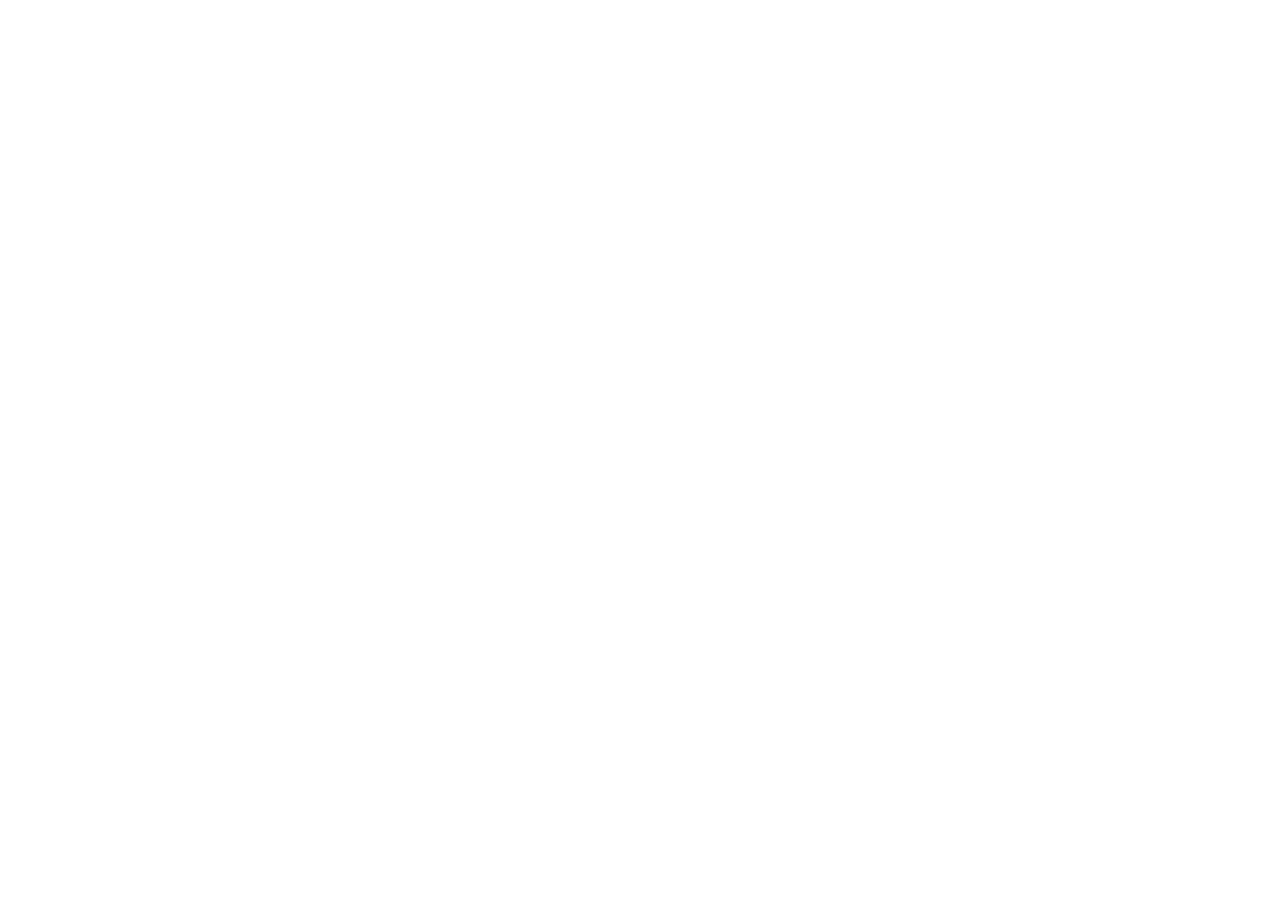
==== index.html @ 21c4ca24 "init project" ====
<!DOCTYPE html>
<html lang="en">

<head>
    <meta charset="UTF-8">
    <meta name="viewport" content="width=device-width, initial-scale=1.0">
    <title>Document</title>
</head>

<body>

</body>

</html>
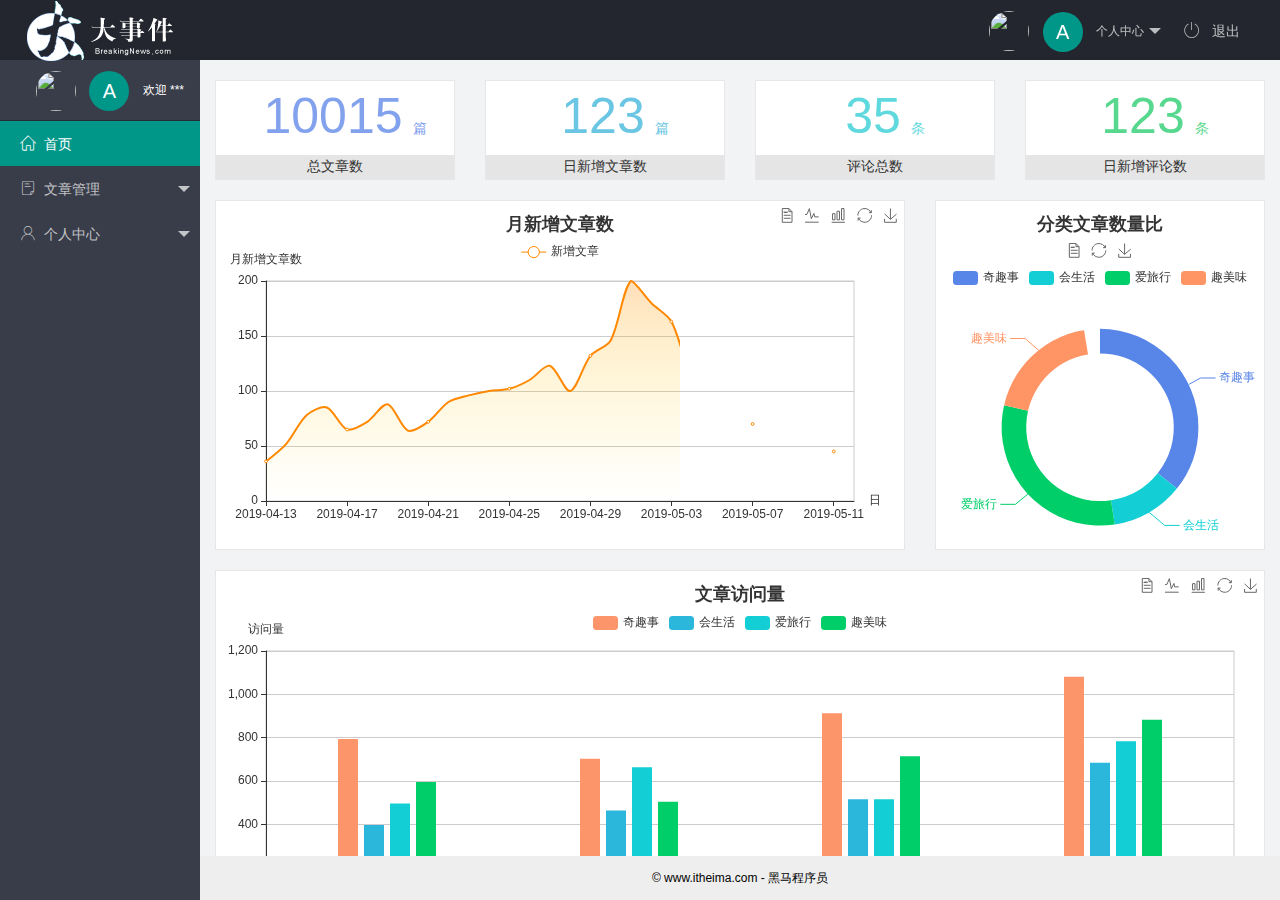
==== commit 3f66c300: "完成了主页功能的开发" ====
--- a/index.html
+++ b/index.html
@@ -4,11 +4,100 @@
 <head>
     <meta charset="UTF-8">
     <meta name="viewport" content="width=device-width, initial-scale=1.0">
-    <title>Document</title>
+    <title>Y_后台主页</title>
+
+    <!-- 导入 layui 的样式表 -->
+    <link rel="stylesheet" href="/assets/lib/layui/css/layui.css">
+
+    <!-- 导入第三方的图标库 -->
+    <link rel="stylesheet" href="/assets/fonts/iconfont.css">
+
+    <!-- 导入自己的样式表 -->
+    <link rel="stylesheet" href="/assets/css/index.css">
 </head>
 
-<body>
+<body class="layui-layout-body">
+    <div class="layui-layout layui-layout-admin">
+        <div class="layui-header">
+            <div class="layui-logo">
+                <img src="/assets/images/logo.png" alt="">
+            </div>
+            <!-- 头部区域（可配合layui已有的水平导航） -->
+            <ul class="layui-nav layui-layout-right">
+                <li class="layui-nav-item">
+                    <a href="javascript:;" class="userinfo">
+                        <img src="http://t.cn/RCzsdCq" class="layui-nav-img">
+                        <span class="text_avatar">A</span>
+                        个人中心
+                    </a>
+                    <dl class="layui-nav-child">
+                        <dd><a href="">基本资料</a></dd>
+                        <dd><a href="">更换头像</a></dd>
+                        <dd><a href="">重置密码</a></dd>
+                    </dl>
+                </li>
+                <li class="layui-nav-item">
+                    <a href="javascript:;" id="btnLogout">
+                        <span class="iconfont icon-tuichu"></span>
+                        退出
+                    </a>
+                </li>
+            </ul>
+        </div>
 
+        <div class="layui-side layui-bg-black">
+            <div class="layui-side-scroll">
+                <div href="javascript:;" class="userinfo">
+                    <img src="http://t.cn/RCzsdCq" class="layui-nav-img">
+                    <span class="text_avatar">A</span>
+                    <span id="welcome"> 欢迎 ***</span>
+                </div>
+                <!-- 左侧导航区域（可配合layui已有的垂直导航） -->
+                <ul class="layui-nav layui-nav-tree" lay-shrink="all">
+                    <li class="layui-nav-item layui-this"><a href="/home/dashboard.html" target="fm"><span
+                                class="iconfont icon-home"></span>首页</a></li>
+                    <li class="layui-nav-item">
+                        <a class="" href="javascript:;"><span class="iconfont icon-16"></span>文章管理</a>
+                        <dl class="layui-nav-child">
+                            <dd><a href="javascript:;"><i class="layui-icon layui-icon-note"></i>文章类别</a></dd>
+                            <dd><a href="javascript:;"><i class="layui-icon layui-icon-note"></i>文章列表</a></dd>
+                            <dd><a href="javascript:;"><i class="layui-icon layui-icon-note"></i>发表文章</a></dd>
+                        </dl>
+                    </li>
+                    <li class="layui-nav-item">
+                        <a href="javascript:;"><span class="iconfont icon-user"></span>个人中心</a>
+                        <dl class="layui-nav-child">
+                            <dd><a href="javascript:;"><i class="layui-icon layui-icon-app"></i>基本资料</a></dd>
+                            <dd><a href="javascript:;"><i class="layui-icon layui-icon-app"></i>更换头像</a></dd>
+                            <dd><a href="javascript:;"><i class="layui-icon layui-icon-app"></i>重置密码</a></dd>
+                        </dl>
+                    </li>
+                </ul>
+            </div>
+        </div>
+
+        <div class="layui-body">
+            <!-- 内容主体区域 -->
+            <iframe name="fm" src="/home/dashboard.html" frameborder="0"></iframe>
+        </div>
+
+        <div class="layui-footer">
+            <!-- 底部固定区域 -->
+            © www.itheima.com - 黑马程序员
+        </div>
+    </div>
+
+    <!-- 导入 laui 的js文件 -->
+    <script src="/assets/lib/layui/layui.all.js"></script>
+
+    <!-- 导入 JQuery  -->
+    <script src="/assets/lib/jquery.js"></script>
+
+    <!-- 导入自己封装的 baseAPI -->
+    <script src="/assets/js/baseAPI.js"></script>
+
+    <!-- 导入自己的 js 文件 -->
+    <script src="/assets/js/index.js"></script>
 </body>
 
 </html>--- a/assets/lib/layui/css/layui.css
+++ b/assets/lib/layui/css/layui.css
@@ -0,0 +1,2 @@
+/** layui-v2.5.5 MIT License By https://www.layui.com */
+ .layui-inline,img{display:inline-block;vertical-align:middle}h1,h2,h3,h4,h5,h6{font-weight:400}.layui-edge,.layui-header,.layui-inline,.layui-main{position:relative}.layui-body,.layui-edge,.layui-elip{overflow:hidden}.layui-btn,.layui-edge,.layui-inline,img{vertical-align:middle}.layui-btn,.layui-disabled,.layui-icon,.layui-unselect{-moz-user-select:none;-webkit-user-select:none;-ms-user-select:none}.layui-elip,.layui-form-checkbox span,.layui-form-pane .layui-form-label{text-overflow:ellipsis;white-space:nowrap}.layui-breadcrumb,.layui-tree-btnGroup{visibility:hidden}blockquote,body,button,dd,div,dl,dt,form,h1,h2,h3,h4,h5,h6,input,li,ol,p,pre,td,textarea,th,ul{margin:0;padding:0;-webkit-tap-highlight-color:rgba(0,0,0,0)}a:active,a:hover{outline:0}img{border:none}li{list-style:none}table{border-collapse:collapse;border-spacing:0}h4,h5,h6{font-size:100%}button,input,optgroup,option,select,textarea{font-family:inherit;font-size:inherit;font-style:inherit;font-weight:inherit;outline:0}pre{white-space:pre-wrap;white-space:-moz-pre-wrap;white-space:-pre-wrap;white-space:-o-pre-wrap;word-wrap:break-word}body{line-height:24px;font:14px Helvetica Neue,Helvetica,PingFang SC,Tahoma,Arial,sans-serif}hr{height:1px;margin:10px 0;border:0;clear:both}a{color:#333;text-decoration:none}a:hover{color:#777}a cite{font-style:normal;*cursor:pointer}.layui-border-box,.layui-border-box *{box-sizing:border-box}.layui-box,.layui-box *{box-sizing:content-box}.layui-clear{clear:both;*zoom:1}.layui-clear:after{content:'\20';clear:both;*zoom:1;display:block;height:0}.layui-inline{*display:inline;*zoom:1}.layui-edge{display:inline-block;width:0;height:0;border-width:6px;border-style:dashed;border-color:transparent}.layui-edge-top{top:-4px;border-bottom-color:#999;border-bottom-style:solid}.layui-edge-right{border-left-color:#999;border-left-style:solid}.layui-edge-bottom{top:2px;border-top-color:#999;border-top-style:solid}.layui-edge-left{border-right-color:#999;border-right-style:solid}.layui-disabled,.layui-disabled:hover{color:#d2d2d2!important;cursor:not-allowed!important}.layui-circle{border-radius:100%}.layui-show{display:block!important}.layui-hide{display:none!important}@font-face{font-family:layui-icon;src:url(../font/iconfont.eot?v=250);src:url(../font/iconfont.eot?v=250#iefix) format('embedded-opentype'),url(../font/iconfont.woff2?v=250) format('woff2'),url(../font/iconfont.woff?v=250) format('woff'),url(../font/iconfont.ttf?v=250) format('truetype'),url(../font/iconfont.svg?v=250#layui-icon) format('svg')}.layui-icon{font-family:layui-icon!important;font-size:16px;font-style:normal;-webkit-font-smoothing:antialiased;-moz-osx-font-smoothing:grayscale}.layui-icon-reply-fill:before{content:"\e611"}.layui-icon-set-fill:before{content:"\e614"}.layui-icon-menu-fill:before{content:"\e60f"}.layui-icon-search:before{content:"\e615"}.layui-icon-share:before{content:"\e641"}.layui-icon-set-sm:before{content:"\e620"}.layui-icon-engine:before{content:"\e628"}.layui-icon-close:before{content:"\1006"}.layui-icon-close-fill:before{content:"\1007"}.layui-icon-chart-screen:before{content:"\e629"}.layui-icon-star:before{content:"\e600"}.layui-icon-circle-dot:before{content:"\e617"}.layui-icon-chat:before{content:"\e606"}.layui-icon-release:before{content:"\e609"}.layui-icon-list:before{content:"\e60a"}.layui-icon-chart:before{content:"\e62c"}.layui-icon-ok-circle:before{content:"\1005"}.layui-icon-layim-theme:before{content:"\e61b"}.layui-icon-table:before{content:"\e62d"}.layui-icon-right:before{content:"\e602"}.layui-icon-left:before{content:"\e603"}.layui-icon-cart-simple:before{content:"\e698"}.layui-icon-face-cry:before{content:"\e69c"}.layui-icon-face-smile:before{content:"\e6af"}.layui-icon-survey:before{content:"\e6b2"}.layui-icon-tree:before{content:"\e62e"}.layui-icon-upload-circle:before{content:"\e62f"}.layui-icon-add-circle:before{content:"\e61f"}.layui-icon-download-circle:before{content:"\e601"}.layui-icon-templeate-1:before{content:"\e630"}.layui-icon-util:before{content:"\e631"}.layui-icon-face-surprised:before{content:"\e664"}.layui-icon-edit:before{content:"\e642"}.layui-icon-speaker:before{content:"\e645"}.layui-icon-down:before{content:"\e61a"}.layui-icon-file:before{content:"\e621"}.layui-icon-layouts:before{content:"\e632"}.layui-icon-rate-half:before{content:"\e6c9"}.layui-icon-add-circle-fine:before{content:"\e608"}.layui-icon-prev-circle:before{content:"\e633"}.layui-icon-read:before{content:"\e705"}.layui-icon-404:before{content:"\e61c"}.layui-icon-carousel:before{content:"\e634"}.layui-icon-help:before{content:"\e607"}.layui-icon-code-circle:before{content:"\e635"}.layui-icon-water:before{content:"\e636"}.layui-icon-username:before{content:"\e66f"}.layui-icon-find-fill:before{content:"\e670"}.layui-icon-about:before{content:"\e60b"}.layui-icon-location:before{content:"\e715"}.layui-icon-up:before{content:"\e619"}.layui-icon-pause:before{content:"\e651"}.layui-icon-date:before{content:"\e637"}.layui-icon-layim-uploadfile:before{content:"\e61d"}.layui-icon-delete:before{content:"\e640"}.layui-icon-play:before{content:"\e652"}.layui-icon-top:before{content:"\e604"}.layui-icon-friends:before{content:"\e612"}.layui-icon-refresh-3:before{content:"\e9aa"}.layui-icon-ok:before{content:"\e605"}.layui-icon-layer:before{content:"\e638"}.layui-icon-face-smile-fine:before{content:"\e60c"}.layui-icon-dollar:before{content:"\e659"}.layui-icon-group:before{content:"\e613"}.layui-icon-layim-download:before{content:"\e61e"}.layui-icon-picture-fine:before{content:"\e60d"}.layui-icon-link:before{content:"\e64c"}.layui-icon-diamond:before{content:"\e735"}.layui-icon-log:before{content:"\e60e"}.layui-icon-rate-solid:before{content:"\e67a"}.layui-icon-fonts-del:before{content:"\e64f"}.layui-icon-unlink:before{content:"\e64d"}.layui-icon-fonts-clear:before{content:"\e639"}.layui-icon-triangle-r:before{content:"\e623"}.layui-icon-circle:before{content:"\e63f"}.layui-icon-radio:before{content:"\e643"}.layui-icon-align-center:before{content:"\e647"}.layui-icon-align-right:before{content:"\e648"}.layui-icon-align-left:before{content:"\e649"}.layui-icon-loading-1:before{content:"\e63e"}.layui-icon-return:before{content:"\e65c"}.layui-icon-fonts-strong:before{content:"\e62b"}.layui-icon-upload:before{content:"\e67c"}.layui-icon-dialogue:before{content:"\e63a"}.layui-icon-video:before{content:"\e6ed"}.layui-icon-headset:before{content:"\e6fc"}.layui-icon-cellphone-fine:before{content:"\e63b"}.layui-icon-add-1:before{content:"\e654"}.layui-icon-face-smile-b:before{content:"\e650"}.layui-icon-fonts-html:before{content:"\e64b"}.layui-icon-form:before{content:"\e63c"}.layui-icon-cart:before{content:"\e657"}.layui-icon-camera-fill:before{content:"\e65d"}.layui-icon-tabs:before{content:"\e62a"}.layui-icon-fonts-code:before{content:"\e64e"}.layui-icon-fire:before{content:"\e756"}.layui-icon-set:before{content:"\e716"}.layui-icon-fonts-u:before{content:"\e646"}.layui-icon-triangle-d:before{content:"\e625"}.layui-icon-tips:before{content:"\e702"}.layui-icon-picture:before{content:"\e64a"}.layui-icon-more-vertical:before{content:"\e671"}.layui-icon-flag:before{content:"\e66c"}.layui-icon-loading:before{content:"\e63d"}.layui-icon-fonts-i:before{content:"\e644"}.layui-icon-refresh-1:before{content:"\e666"}.layui-icon-rmb:before{content:"\e65e"}.layui-icon-home:before{content:"\e68e"}.layui-icon-user:before{content:"\e770"}.layui-icon-notice:before{content:"\e667"}.layui-icon-login-weibo:before{content:"\e675"}.layui-icon-voice:before{content:"\e688"}.layui-icon-upload-drag:before{content:"\e681"}.layui-icon-login-qq:before{content:"\e676"}.layui-icon-snowflake:before{content:"\e6b1"}.layui-icon-file-b:before{content:"\e655"}.layui-icon-template:before{content:"\e663"}.layui-icon-auz:before{content:"\e672"}.layui-icon-console:before{content:"\e665"}.layui-icon-app:before{content:"\e653"}.layui-icon-prev:before{content:"\e65a"}.layui-icon-website:before{content:"\e7ae"}.layui-icon-next:before{content:"\e65b"}.layui-icon-component:before{content:"\e857"}.layui-icon-more:before{content:"\e65f"}.layui-icon-login-wechat:before{content:"\e677"}.layui-icon-shrink-right:before{content:"\e668"}.layui-icon-spread-left:before{content:"\e66b"}.layui-icon-camera:before{content:"\e660"}.layui-icon-note:before{content:"\e66e"}.layui-icon-refresh:before{content:"\e669"}.layui-icon-female:before{content:"\e661"}.layui-icon-male:before{content:"\e662"}.layui-icon-password:before{content:"\e673"}.layui-icon-senior:before{content:"\e674"}.layui-icon-theme:before{content:"\e66a"}.layui-icon-tread:before{content:"\e6c5"}.layui-icon-praise:before{content:"\e6c6"}.layui-icon-star-fill:before{content:"\e658"}.layui-icon-rate:before{content:"\e67b"}.layui-icon-template-1:before{content:"\e656"}.layui-icon-vercode:before{content:"\e679"}.layui-icon-cellphone:before{content:"\e678"}.layui-icon-screen-full:before{content:"\e622"}.layui-icon-screen-restore:before{content:"\e758"}.layui-icon-cols:before{content:"\e610"}.layui-icon-export:before{content:"\e67d"}.layui-icon-print:before{content:"\e66d"}.layui-icon-slider:before{content:"\e714"}.layui-icon-addition:before{content:"\e624"}.layui-icon-subtraction:before{content:"\e67e"}.layui-icon-service:before{content:"\e626"}.layui-icon-transfer:before{content:"\e691"}.layui-main{width:1140px;margin:0 auto}.layui-header{z-index:1000;height:60px}.layui-header a:hover{transition:all .5s;-webkit-transition:all .5s}.layui-side{position:fixed;left:0;top:0;bottom:0;z-index:999;width:200px;overflow-x:hidden}.layui-side-scroll{position:relative;width:220px;height:100%;overflow-x:hidden}.layui-body{position:absolute;left:200px;right:0;top:0;bottom:0;z-index:998;width:auto;overflow-y:auto;box-sizing:border-box}.layui-layout-body{overflow:hidden}.layui-layout-admin .layui-header{background-color:#23262E}.layui-layout-admin .layui-side{top:60px;width:200px;overflow-x:hidden}.layui-layout-admin .layui-body{position:fixed;top:60px;bottom:44px}.layui-layout-admin .layui-main{width:auto;margin:0 15px}.layui-layout-admin .layui-footer{position:fixed;left:200px;right:0;bottom:0;height:44px;line-height:44px;padding:0 15px;background-color:#eee}.layui-layout-admin .layui-logo{position:absolute;left:0;top:0;width:200px;height:100%;line-height:60px;text-align:center;color:#009688;font-size:16px}.layui-layout-admin .layui-header .layui-nav{background:0 0}.layui-layout-left{position:absolute!important;left:200px;top:0}.layui-layout-right{position:absolute!important;right:0;top:0}.layui-container{position:relative;margin:0 auto;padding:0 15px;box-sizing:border-box}.layui-fluid{position:relative;margin:0 auto;padding:0 15px}.layui-row:after,.layui-row:before{content:'';display:block;clear:both}.layui-col-lg1,.layui-col-lg10,.layui-col-lg11,.layui-col-lg12,.layui-col-lg2,.layui-col-lg3,.layui-col-lg4,.layui-col-lg5,.layui-col-lg6,.layui-col-lg7,.layui-col-lg8,.layui-col-lg9,.layui-col-md1,.layui-col-md10,.layui-col-md11,.layui-col-md12,.layui-col-md2,.layui-col-md3,.layui-col-md4,.layui-col-md5,.layui-col-md6,.layui-col-md7,.layui-col-md8,.layui-col-md9,.layui-col-sm1,.layui-col-sm10,.layui-col-sm11,.layui-col-sm12,.layui-col-sm2,.layui-col-sm3,.layui-col-sm4,.layui-col-sm5,.layui-col-sm6,.layui-col-sm7,.layui-col-sm8,.layui-col-sm9,.layui-col-xs1,.layui-col-xs10,.layui-col-xs11,.layui-col-xs12,.layui-col-xs2,.layui-col-xs3,.layui-col-xs4,.layui-col-xs5,.layui-col-xs6,.layui-col-xs7,.layui-col-xs8,.layui-col-xs9{position:relative;display:block;box-sizing:border-box}.layui-col-xs1,.layui-col-xs10,.layui-col-xs11,.layui-col-xs12,.layui-col-xs2,.layui-col-xs3,.layui-col-xs4,.layui-col-xs5,.layui-col-xs6,.layui-col-xs7,.layui-col-xs8,.layui-col-xs9{float:left}.layui-col-xs1{width:8.33333333%}.layui-col-xs2{width:16.66666667%}.layui-col-xs3{width:25%}.layui-col-xs4{width:33.33333333%}.layui-col-xs5{width:41.66666667%}.layui-col-xs6{width:50%}.layui-col-xs7{width:58.33333333%}.layui-col-xs8{width:66.66666667%}.layui-col-xs9{width:75%}.layui-col-xs10{width:83.33333333%}.layui-col-xs11{width:91.66666667%}.layui-col-xs12{width:100%}.layui-col-xs-offset1{margin-left:8.33333333%}.layui-col-xs-offset2{margin-left:16.66666667%}.layui-col-xs-offset3{margin-left:25%}.layui-col-xs-offset4{margin-left:33.33333333%}.layui-col-xs-offset5{margin-left:41.66666667%}.layui-col-xs-offset6{margin-left:50%}.layui-col-xs-offset7{margin-left:58.33333333%}.layui-col-xs-offset8{margin-left:66.66666667%}.layui-col-xs-offset9{margin-left:75%}.layui-col-xs-offset10{margin-left:83.33333333%}.layui-col-xs-offset11{margin-left:91.66666667%}.layui-col-xs-offset12{margin-left:100%}@media screen and (max-width:768px){.layui-hide-xs{display:none!important}.layui-show-xs-block{display:block!important}.layui-show-xs-inline{display:inline!important}.layui-show-xs-inline-block{display:inline-block!important}}@media screen and (min-width:768px){.layui-container{width:750px}.layui-hide-sm{display:none!important}.layui-show-sm-block{display:block!important}.layui-show-sm-inline{display:inline!important}.layui-show-sm-inline-block{display:inline-block!important}.layui-col-sm1,.layui-col-sm10,.layui-col-sm11,.layui-col-sm12,.layui-col-sm2,.layui-col-sm3,.layui-col-sm4,.layui-col-sm5,.layui-col-sm6,.layui-col-sm7,.layui-col-sm8,.layui-col-sm9{float:left}.layui-col-sm1{width:8.33333333%}.layui-col-sm2{width:16.66666667%}.layui-col-sm3{width:25%}.layui-col-sm4{width:33.33333333%}.layui-col-sm5{width:41.66666667%}.layui-col-sm6{width:50%}.layui-col-sm7{width:58.33333333%}.layui-col-sm8{width:66.66666667%}.layui-col-sm9{width:75%}.layui-col-sm10{width:83.33333333%}.layui-col-sm11{width:91.66666667%}.layui-col-sm12{width:100%}.layui-col-sm-offset1{margin-left:8.33333333%}.layui-col-sm-offset2{margin-left:16.66666667%}.layui-col-sm-offset3{margin-left:25%}.layui-col-sm-offset4{margin-left:33.33333333%}.layui-col-sm-offset5{margin-left:41.66666667%}.layui-col-sm-offset6{margin-left:50%}.layui-col-sm-offset7{margin-left:58.33333333%}.layui-col-sm-offset8{margin-left:66.66666667%}.layui-col-sm-offset9{margin-left:75%}.layui-col-sm-offset10{margin-left:83.33333333%}.layui-col-sm-offset11{margin-left:91.66666667%}.layui-col-sm-offset12{margin-left:100%}}@media screen and (min-width:992px){.layui-container{width:970px}.layui-hide-md{display:none!important}.layui-show-md-block{display:block!important}.layui-show-md-inline{display:inline!important}.layui-show-md-inline-block{display:inline-block!important}.layui-col-md1,.layui-col-md10,.layui-col-md11,.layui-col-md12,.layui-col-md2,.layui-col-md3,.layui-col-md4,.layui-col-md5,.layui-col-md6,.layui-col-md7,.layui-col-md8,.layui-col-md9{float:left}.layui-col-md1{width:8.33333333%}.layui-col-md2{width:16.66666667%}.layui-col-md3{width:25%}.layui-col-md4{width:33.33333333%}.layui-col-md5{width:41.66666667%}.layui-col-md6{width:50%}.layui-col-md7{width:58.33333333%}.layui-col-md8{width:66.66666667%}.layui-col-md9{width:75%}.layui-col-md10{width:83.33333333%}.layui-col-md11{width:91.66666667%}.layui-col-md12{width:100%}.layui-col-md-offset1{margin-left:8.33333333%}.layui-col-md-offset2{margin-left:16.66666667%}.layui-col-md-offset3{margin-left:25%}.layui-col-md-offset4{margin-left:33.33333333%}.layui-col-md-offset5{margin-left:41.66666667%}.layui-col-md-offset6{margin-left:50%}.layui-col-md-offset7{margin-left:58.33333333%}.layui-col-md-offset8{margin-left:66.66666667%}.layui-col-md-offset9{margin-left:75%}.layui-col-md-offset10{margin-left:83.33333333%}.layui-col-md-offset11{margin-left:91.66666667%}.layui-col-md-offset12{margin-left:100%}}@media screen and (min-width:1200px){.layui-container{width:1170px}.layui-hide-lg{display:none!important}.layui-show-lg-block{display:block!important}.layui-show-lg-inline{display:inline!important}.layui-show-lg-inline-block{display:inline-block!important}.layui-col-lg1,.layui-col-lg10,.layui-col-lg11,.layui-col-lg12,.layui-col-lg2,.layui-col-lg3,.layui-col-lg4,.layui-col-lg5,.layui-col-lg6,.layui-col-lg7,.layui-col-lg8,.layui-col-lg9{float:left}.layui-col-lg1{width:8.33333333%}.layui-col-lg2{width:16.66666667%}.layui-col-lg3{width:25%}.layui-col-lg4{width:33.33333333%}.layui-col-lg5{width:41.66666667%}.layui-col-lg6{width:50%}.layui-col-lg7{width:58.33333333%}.layui-col-lg8{width:66.66666667%}.layui-col-lg9{width:75%}.layui-col-lg10{width:83.33333333%}.layui-col-lg11{width:91.66666667%}.layui-col-lg12{width:100%}.layui-col-lg-offset1{margin-left:8.33333333%}.layui-col-lg-offset2{margin-left:16.66666667%}.layui-col-lg-offset3{margin-left:25%}.layui-col-lg-offset4{margin-left:33.33333333%}.layui-col-lg-offset5{margin-left:41.66666667%}.layui-col-lg-offset6{margin-left:50%}.layui-col-lg-offset7{margin-left:58.33333333%}.layui-col-lg-offset8{margin-left:66.66666667%}.layui-col-lg-offset9{margin-left:75%}.layui-col-lg-offset10{margin-left:83.33333333%}.layui-col-lg-offset11{margin-left:91.66666667%}.layui-col-lg-offset12{margin-left:100%}}.layui-col-space1{margin:-.5px}.layui-col-space1>*{padding:.5px}.layui-col-space3{margin:-1.5px}.layui-col-space3>*{padding:1.5px}.layui-col-space5{margin:-2.5px}.layui-col-space5>*{padding:2.5px}.layui-col-space8{margin:-3.5px}.layui-col-space8>*{padding:3.5px}.layui-col-space10{margin:-5px}.layui-col-space10>*{padding:5px}.layui-col-space12{margin:-6px}.layui-col-space12>*{padding:6px}.layui-col-space15{margin:-7.5px}.layui-col-space15>*{padding:7.5px}.layui-col-space18{margin:-9px}.layui-col-space18>*{padding:9px}.layui-col-space20{margin:-10px}.layui-col-space20>*{padding:10px}.layui-col-space22{margin:-11px}.layui-col-space22>*{padding:11px}.layui-col-space25{margin:-12.5px}.layui-col-space25>*{padding:12.5px}.layui-col-space30{margin:-15px}.layui-col-space30>*{padding:15px}.layui-btn,.layui-input,.layui-select,.layui-textarea,.layui-upload-button{outline:0;-webkit-appearance:none;transition:all .3s;-webkit-transition:all .3s;box-sizing:border-box}.layui-elem-quote{margin-bottom:10px;padding:15px;line-height:22px;border-left:5px solid #009688;border-radius:0 2px 2px 0;background-color:#f2f2f2}.layui-quote-nm{border-style:solid;border-width:1px 1px 1px 5px;background:0 0}.layui-elem-field{margin-bottom:10px;padding:0;border-width:1px;border-style:solid}.layui-elem-field legend{margin-left:20px;padding:0 10px;font-size:20px;font-weight:300}.layui-field-title{margin:10px 0 20px;border-width:1px 0 0}.layui-field-box{padding:10px 15px}.layui-field-title .layui-field-box{padding:10px 0}.layui-progress{position:relative;height:6px;border-radius:20px;background-color:#e2e2e2}.layui-progress-bar{position:absolute;left:0;top:0;width:0;max-width:100%;height:6px;border-radius:20px;text-align:right;background-color:#5FB878;transition:all .3s;-webkit-transition:all .3s}.layui-progress-big,.layui-progress-big .layui-progress-bar{height:18px;line-height:18px}.layui-progress-text{position:relative;top:-20px;line-height:18px;font-size:12px;color:#666}.layui-progress-big .layui-progress-text{position:static;padding:0 10px;color:#fff}.layui-collapse{border-width:1px;border-style:solid;border-radius:2px}.layui-colla-content,.layui-colla-item{border-top-width:1px;border-top-style:solid}.layui-colla-item:first-child{border-top:none}.layui-colla-title{position:relative;height:42px;line-height:42px;padding:0 15px 0 35px;color:#333;background-color:#f2f2f2;cursor:pointer;font-size:14px;overflow:hidden}.layui-colla-content{display:none;padding:10px 15px;line-height:22px;color:#666}.layui-colla-icon{position:absolute;left:15px;top:0;font-size:14px}.layui-card{margin-bottom:15px;border-radius:2px;background-color:#fff;box-shadow:0 1px 2px 0 rgba(0,0,0,.05)}.layui-card:last-child{margin-bottom:0}.layui-card-header{position:relative;height:42px;line-height:42px;padding:0 15px;border-bottom:1px solid #f6f6f6;color:#333;border-radius:2px 2px 0 0;font-size:14px}.layui-bg-black,.layui-bg-blue,.layui-bg-cyan,.layui-bg-green,.layui-bg-orange,.layui-bg-red{color:#fff!important}.layui-card-body{position:relative;padding:10px 15px;line-height:24px}.layui-card-body[pad15]{padding:15px}.layui-card-body[pad20]{padding:20px}.layui-card-body .layui-table{margin:5px 0}.layui-card .layui-tab{margin:0}.layui-panel-window{position:relative;padding:15px;border-radius:0;border-top:5px solid #E6E6E6;background-color:#fff}.layui-auxiliar-moving{position:fixed;left:0;right:0;top:0;bottom:0;width:100%;height:100%;background:0 0;z-index:9999999999}.layui-form-label,.layui-form-mid,.layui-form-select,.layui-input-block,.layui-input-inline,.layui-textarea{position:relative}.layui-bg-red{background-color:#FF5722!important}.layui-bg-orange{background-color:#FFB800!important}.layui-bg-green{background-color:#009688!important}.layui-bg-cyan{background-color:#2F4056!important}.layui-bg-blue{background-color:#1E9FFF!important}.layui-bg-black{background-color:#393D49!important}.layui-bg-gray{background-color:#eee!important;color:#666!important}.layui-badge-rim,.layui-colla-content,.layui-colla-item,.layui-collapse,.layui-elem-field,.layui-form-pane .layui-form-item[pane],.layui-form-pane .layui-form-label,.layui-input,.layui-layedit,.layui-layedit-tool,.layui-quote-nm,.layui-select,.layui-tab-bar,.layui-tab-card,.layui-tab-title,.layui-tab-title .layui-this:after,.layui-textarea{border-color:#e6e6e6}.layui-timeline-item:before,hr{background-color:#e6e6e6}.layui-text{line-height:22px;font-size:14px;color:#666}.layui-text h1,.layui-text h2,.layui-text h3{font-weight:500;color:#333}.layui-text h1{font-size:30px}.layui-text h2{font-size:24px}.layui-text h3{font-size:18px}.layui-text a:not(.layui-btn){color:#01AAED}.layui-text a:not(.layui-btn):hover{text-decoration:underline}.layui-text ul{padding:5px 0 5px 15px}.layui-text ul li{margin-top:5px;list-style-type:disc}.layui-text em,.layui-word-aux{color:#999!important;padding:0 5px!important}.layui-btn{display:inline-block;height:38px;line-height:38px;padding:0 18px;background-color:#009688;color:#fff;white-space:nowrap;text-align:center;font-size:14px;border:none;border-radius:2px;cursor:pointer}.layui-btn:hover{opacity:.8;filter:alpha(opacity=80);color:#fff}.layui-btn:active{opacity:1;filter:alpha(opacity=100)}.layui-btn+.layui-btn{margin-left:10px}.layui-btn-container{font-size:0}.layui-btn-container .layui-btn{margin-right:10px;margin-bottom:10px}.layui-btn-container .layui-btn+.layui-btn{margin-left:0}.layui-table .layui-btn-container .layui-btn{margin-bottom:9px}.layui-btn-radius{border-radius:100px}.layui-btn .layui-icon{margin-right:3px;font-size:18px;vertical-align:bottom;vertical-align:middle\9}.layui-btn-primary{border:1px solid #C9C9C9;background-color:#fff;color:#555}.layui-btn-primary:hover{border-color:#009688;color:#333}.layui-btn-normal{background-color:#1E9FFF}.layui-btn-warm{background-color:#FFB800}.layui-btn-danger{background-color:#FF5722}.layui-btn-checked{background-color:#5FB878}.layui-btn-disabled,.layui-btn-disabled:active,.layui-btn-disabled:hover{border:1px solid #e6e6e6;background-color:#FBFBFB;color:#C9C9C9;cursor:not-allowed;opacity:1}.layui-btn-lg{height:44px;line-height:44px;padding:0 25px;font-size:16px}.layui-btn-sm{height:30px;line-height:30px;padding:0 10px;font-size:12px}.layui-btn-sm i{font-size:16px!important}.layui-btn-xs{height:22px;line-height:22px;padding:0 5px;font-size:12px}.layui-btn-xs i{font-size:14px!important}.layui-btn-group{display:inline-block;vertical-align:middle;font-size:0}.layui-btn-group .layui-btn{margin-left:0!important;margin-right:0!important;border-left:1px solid rgba(255,255,255,.5);border-radius:0}.layui-btn-group .layui-btn-primary{border-left:none}.layui-btn-group .layui-btn-primary:hover{border-color:#C9C9C9;color:#009688}.layui-btn-group .layui-btn:first-child{border-left:none;border-radius:2px 0 0 2px}.layui-btn-group .layui-btn-primary:first-child{border-left:1px solid #c9c9c9}.layui-btn-group .layui-btn:last-child{border-radius:0 2px 2px 0}.layui-btn-group .layui-btn+.layui-btn{margin-left:0}.layui-btn-group+.layui-btn-group{margin-left:10px}.layui-btn-fluid{width:100%}.layui-input,.layui-select,.layui-textarea{height:38px;line-height:1.3;line-height:38px\9;border-width:1px;border-style:solid;background-color:#fff;border-radius:2px}.layui-input::-webkit-input-placeholder,.layui-select::-webkit-input-placeholder,.layui-textarea::-webkit-input-placeholder{line-height:1.3}.layui-input,.layui-textarea{display:block;width:100%;padding-left:10px}.layui-input:hover,.layui-textarea:hover{border-color:#D2D2D2!important}.layui-input:focus,.layui-textarea:focus{border-color:#C9C9C9!important}.layui-textarea{min-height:100px;height:auto;line-height:20px;padding:6px 10px;resize:vertical}.layui-select{padding:0 10px}.layui-form input[type=checkbox],.layui-form input[type=radio],.layui-form select{display:none}.layui-form [lay-ignore]{display:initial}.layui-form-item{margin-bottom:15px;clear:both;*zoom:1}.layui-form-item:after{content:'\20';clear:both;*zoom:1;display:block;height:0}.layui-form-label{float:left;display:block;padding:9px 15px;width:80px;font-weight:400;line-height:20px;text-align:right}.layui-form-label-col{display:block;float:none;padding:9px 0;line-height:20px;text-align:left}.layui-form-item .layui-inline{margin-bottom:5px;margin-right:10px}.layui-input-block{margin-left:110px;min-height:36px}.layui-input-inline{display:inline-block;vertical-align:middle}.layui-form-item .layui-input-inline{float:left;width:190px;margin-right:10px}.layui-form-text .layui-input-inline{width:auto}.layui-form-mid{float:left;display:block;padding:9px 0!important;line-height:20px;margin-right:10px}.layui-form-danger+.layui-form-select .layui-input,.layui-form-danger:focus{border-color:#FF5722!important}.layui-form-select .layui-input{padding-right:30px;cursor:pointer}.layui-form-select .layui-edge{position:absolute;right:10px;top:50%;margin-top:-3px;cursor:pointer;border-width:6px;border-top-color:#c2c2c2;border-top-style:solid;transition:all .3s;-webkit-transition:all .3s}.layui-form-select dl{display:none;position:absolute;left:0;top:42px;padding:5px 0;z-index:899;min-width:100%;border:1px solid #d2d2d2;max-height:300px;overflow-y:auto;background-color:#fff;border-radius:2px;box-shadow:0 2px 4px rgba(0,0,0,.12);box-sizing:border-box}.layui-form-select dl dd,.layui-form-select dl dt{padding:0 10px;line-height:36px;white-space:nowrap;overflow:hidden;text-overflow:ellipsis}.layui-form-select dl dt{font-size:12px;color:#999}.layui-form-select dl dd{cursor:pointer}.layui-form-select dl dd:hover{background-color:#f2f2f2;-webkit-transition:.5s all;transition:.5s all}.layui-form-select .layui-select-group dd{padding-left:20px}.layui-form-select dl dd.layui-select-tips{padding-left:10px!important;color:#999}.layui-form-select dl dd.layui-this{background-color:#5FB878;color:#fff}.layui-form-checkbox,.layui-form-select dl dd.layui-disabled{background-color:#fff}.layui-form-selected dl{display:block}.layui-form-checkbox,.layui-form-checkbox *,.layui-form-switch{display:inline-block;vertical-align:middle}.layui-form-selected .layui-edge{margin-top:-9px;-webkit-transform:rotate(180deg);transform:rotate(180deg);margin-top:-3px\9}:root .layui-form-selected .layui-edge{margin-top:-9px\0/IE9}.layui-form-selectup dl{top:auto;bottom:42px}.layui-select-none{margin:5px 0;text-align:center;color:#999}.layui-select-disabled .layui-disabled{border-color:#eee!important}.layui-select-disabled .layui-edge{border-top-color:#d2d2d2}.layui-form-checkbox{position:relative;height:30px;line-height:30px;margin-right:10px;padding-right:30px;cursor:pointer;font-size:0;-webkit-transition:.1s linear;transition:.1s linear;box-sizing:border-box}.layui-form-checkbox span{padding:0 10px;height:100%;font-size:14px;border-radius:2px 0 0 2px;background-color:#d2d2d2;color:#fff;overflow:hidden}.layui-form-checkbox:hover span{background-color:#c2c2c2}.layui-form-checkbox i{position:absolute;right:0;top:0;width:30px;height:28px;border:1px solid #d2d2d2;border-left:none;border-radius:0 2px 2px 0;color:#fff;font-size:20px;text-align:center}.layui-form-checkbox:hover i{border-color:#c2c2c2;color:#c2c2c2}.layui-form-checked,.layui-form-checked:hover{border-color:#5FB878}.layui-form-checked span,.layui-form-checked:hover span{background-color:#5FB878}.layui-form-checked i,.layui-form-checked:hover i{color:#5FB878}.layui-form-item .layui-form-checkbox{margin-top:4px}.layui-form-checkbox[lay-skin=primary]{height:auto!important;line-height:normal!important;min-width:18px;min-height:18px;border:none!important;margin-right:0;padding-left:28px;padding-right:0;background:0 0}.layui-form-checkbox[lay-skin=primary] span{padding-left:0;padding-right:15px;line-height:18px;background:0 0;color:#666}.layui-form-checkbox[lay-skin=primary] i{right:auto;left:0;width:16px;height:16px;line-height:16px;border:1px solid #d2d2d2;font-size:12px;border-radius:2px;background-color:#fff;-webkit-transition:.1s linear;transition:.1s linear}.layui-form-checkbox[lay-skin=primary]:hover i{border-color:#5FB878;color:#fff}.layui-form-checked[lay-skin=primary] i{border-color:#5FB878!important;background-color:#5FB878;color:#fff}.layui-checkbox-disbaled[lay-skin=primary] span{background:0 0!important;color:#c2c2c2}.layui-checkbox-disbaled[lay-skin=primary]:hover i{border-color:#d2d2d2}.layui-form-item .layui-form-checkbox[lay-skin=primary]{margin-top:10px}.layui-form-switch{position:relative;height:22px;line-height:22px;min-width:35px;padding:0 5px;margin-top:8px;border:1px solid #d2d2d2;border-radius:20px;cursor:pointer;background-color:#fff;-webkit-transition:.1s linear;transition:.1s linear}.layui-form-switch i{position:absolute;left:5px;top:3px;width:16px;height:16px;border-radius:20px;background-color:#d2d2d2;-webkit-transition:.1s linear;transition:.1s linear}.layui-form-switch em{position:relative;top:0;width:25px;margin-left:21px;padding:0!important;text-align:center!important;color:#999!important;font-style:normal!important;font-size:12px}.layui-form-onswitch{border-color:#5FB878;background-color:#5FB878}.layui-checkbox-disbaled,.layui-checkbox-disbaled i{border-color:#e2e2e2!important}.layui-form-onswitch i{left:100%;margin-left:-21px;background-color:#fff}.layui-form-onswitch em{margin-left:5px;margin-right:21px;color:#fff!important}.layui-checkbox-disbaled span{background-color:#e2e2e2!important}.layui-checkbox-disbaled:hover i{color:#fff!important}[lay-radio]{display:none}.layui-form-radio,.layui-form-radio *{display:inline-block;vertical-align:middle}.layui-form-radio{line-height:28px;margin:6px 10px 0 0;padding-right:10px;cursor:pointer;font-size:0}.layui-form-radio *{font-size:14px}.layui-form-radio>i{margin-right:8px;font-size:22px;color:#c2c2c2}.layui-form-radio>i:hover,.layui-form-radioed>i{color:#5FB878}.layui-radio-disbaled>i{color:#e2e2e2!important}.layui-form-pane .layui-form-label{width:110px;padding:8px 15px;height:38px;line-height:20px;border-width:1px;border-style:solid;border-radius:2px 0 0 2px;text-align:center;background-color:#FBFBFB;overflow:hidden;box-sizing:border-box}.layui-form-pane .layui-input-inline{margin-left:-1px}.layui-form-pane .layui-input-block{margin-left:110px;left:-1px}.layui-form-pane .layui-input{border-radius:0 2px 2px 0}.layui-form-pane .layui-form-text .layui-form-label{float:none;width:100%;border-radius:2px;box-sizing:border-box;text-align:left}.layui-form-pane .layui-form-text .layui-input-inline{display:block;margin:0;top:-1px;clear:both}.layui-form-pane .layui-form-text .layui-input-block{margin:0;left:0;top:-1px}.layui-form-pane .layui-form-text .layui-textarea{min-height:100px;border-radius:0 0 2px 2px}.layui-form-pane .layui-form-checkbox{margin:4px 0 4px 10px}.layui-form-pane .layui-form-radio,.layui-form-pane .layui-form-switch{margin-top:6px;margin-left:10px}.layui-form-pane .layui-form-item[pane]{position:relative;border-width:1px;border-style:solid}.layui-form-pane .layui-form-item[pane] .layui-form-label{position:absolute;left:0;top:0;height:100%;border-width:0 1px 0 0}.layui-form-pane .layui-form-item[pane] .layui-input-inline{margin-left:110px}@media screen and (max-width:450px){.layui-form-item .layui-form-label{text-overflow:ellipsis;overflow:hidden;white-space:nowrap}.layui-form-item .layui-inline{display:block;margin-right:0;margin-bottom:20px;clear:both}.layui-form-item .layui-inline:after{content:'\20';clear:both;display:block;height:0}.layui-form-item .layui-input-inline{display:block;float:none;left:-3px;width:auto;margin:0 0 10px 112px}.layui-form-item .layui-input-inline+.layui-form-mid{margin-left:110px;top:-5px;padding:0}.layui-form-item .layui-form-checkbox{margin-right:5px;margin-bottom:5px}}.layui-layedit{border-width:1px;border-style:solid;border-radius:2px}.layui-layedit-tool{padding:3px 5px;border-bottom-width:1px;border-bottom-style:solid;font-size:0}.layedit-tool-fixed{position:fixed;top:0;border-top:1px solid #e2e2e2}.layui-layedit-tool .layedit-tool-mid,.layui-layedit-tool .layui-icon{display:inline-block;vertical-align:middle;text-align:center;font-size:14px}.layui-layedit-tool .layui-icon{position:relative;width:32px;height:30px;line-height:30px;margin:3px 5px;color:#777;cursor:pointer;border-radius:2px}.layui-layedit-tool .layui-icon:hover{color:#393D49}.layui-layedit-tool .layui-icon:active{color:#000}.layui-layedit-tool .layedit-tool-active{background-color:#e2e2e2;color:#000}.layui-layedit-tool .layui-disabled,.layui-layedit-tool .layui-disabled:hover{color:#d2d2d2;cursor:not-allowed}.layui-layedit-tool .layedit-tool-mid{width:1px;height:18px;margin:0 10px;background-color:#d2d2d2}.layedit-tool-html{width:50px!important;font-size:30px!important}.layedit-tool-b,.layedit-tool-code,.layedit-tool-help{font-size:16px!important}.layedit-tool-d,.layedit-tool-face,.layedit-tool-image,.layedit-tool-unlink{font-size:18px!important}.layedit-tool-image input{position:absolute;font-size:0;left:0;top:0;width:100%;height:100%;opacity:.01;filter:Alpha(opacity=1);cursor:pointer}.layui-layedit-iframe iframe{display:block;width:100%}#LAY_layedit_code{overflow:hidden}.layui-laypage{display:inline-block;*display:inline;*zoom:1;vertical-align:middle;margin:10px 0;font-size:0}.layui-laypage>a:first-child,.layui-laypage>a:first-child em{border-radius:2px 0 0 2px}.layui-laypage>a:last-child,.layui-laypage>a:last-child em{border-radius:0 2px 2px 0}.layui-laypage>:first-child{margin-left:0!important}.layui-laypage>:last-child{margin-right:0!important}.layui-laypage a,.layui-laypage button,.layui-laypage input,.layui-laypage select,.layui-laypage span{border:1px solid #e2e2e2}.layui-laypage a,.layui-laypage span{display:inline-block;*display:inline;*zoom:1;vertical-align:middle;padding:0 15px;height:28px;line-height:28px;margin:0 -1px 5px 0;background-color:#fff;color:#333;font-size:12px}.layui-flow-more a *,.layui-laypage input,.layui-table-view select[lay-ignore]{display:inline-block}.layui-laypage a:hover{color:#009688}.layui-laypage em{font-style:normal}.layui-laypage .layui-laypage-spr{color:#999;font-weight:700}.layui-laypage a{text-decoration:none}.layui-laypage .layui-laypage-curr{position:relative}.layui-laypage .layui-laypage-curr em{position:relative;color:#fff}.layui-laypage .layui-laypage-curr .layui-laypage-em{position:absolute;left:-1px;top:-1px;padding:1px;width:100%;height:100%;background-color:#009688}.layui-laypage-em{border-radius:2px}.layui-laypage-next em,.layui-laypage-prev em{font-family:Sim sun;font-size:16px}.layui-laypage .layui-laypage-count,.layui-laypage .layui-laypage-limits,.layui-laypage .layui-laypage-refresh,.layui-laypage .layui-laypage-skip{margin-left:10px;margin-right:10px;padding:0;border:none}.layui-laypage .layui-laypage-limits,.layui-laypage .layui-laypage-refresh{vertical-align:top}.layui-laypage .layui-laypage-refresh i{font-size:18px;cursor:pointer}.layui-laypage select{height:22px;padding:3px;border-radius:2px;cursor:pointer}.layui-laypage .layui-laypage-skip{height:30px;line-height:30px;color:#999}.layui-laypage button,.layui-laypage input{height:30px;line-height:30px;border-radius:2px;vertical-align:top;background-color:#fff;box-sizing:border-box}.layui-laypage input{width:40px;margin:0 10px;padding:0 3px;text-align:center}.layui-laypage input:focus,.layui-laypage select:focus{border-color:#009688!important}.layui-laypage button{margin-left:10px;padding:0 10px;cursor:pointer}.layui-table,.layui-table-view{margin:10px 0}.layui-flow-more{margin:10px 0;text-align:center;color:#999;font-size:14px}.layui-flow-more a{height:32px;line-height:32px}.layui-flow-more a *{vertical-align:top}.layui-flow-more a cite{padding:0 20px;border-radius:3px;background-color:#eee;color:#333;font-style:normal}.layui-flow-more a cite:hover{opacity:.8}.layui-flow-more a i{font-size:30px;color:#737383}.layui-table{width:100%;background-color:#fff;color:#666}.layui-table tr{transition:all .3s;-webkit-transition:all .3s}.layui-table th{text-align:left;font-weight:400}.layui-table tbody tr:hover,.layui-table thead tr,.layui-table-click,.layui-table-header,.layui-table-hover,.layui-table-mend,.layui-table-patch,.layui-table-tool,.layui-table-total,.layui-table-total tr,.layui-table[lay-even] tr:nth-child(even){background-color:#f2f2f2}.layui-table td,.layui-table th,.layui-table-col-set,.layui-table-fixed-r,.layui-table-grid-down,.layui-table-header,.layui-table-page,.layui-table-tips-main,.layui-table-tool,.layui-table-total,.layui-table-view,.layui-table[lay-skin=line],.layui-table[lay-skin=row]{border-width:1px;border-style:solid;border-color:#e6e6e6}.layui-table td,.layui-table th{position:relative;padding:9px 15px;min-height:20px;line-height:20px;font-size:14px}.layui-table[lay-skin=line] td,.layui-table[lay-skin=line] th{border-width:0 0 1px}.layui-table[lay-skin=row] td,.layui-table[lay-skin=row] th{border-width:0 1px 0 0}.layui-table[lay-skin=nob] td,.layui-table[lay-skin=nob] th{border:none}.layui-table img{max-width:100px}.layui-table[lay-size=lg] td,.layui-table[lay-size=lg] th{padding:15px 30px}.layui-table-view .layui-table[lay-size=lg] .layui-table-cell{height:40px;line-height:40px}.layui-table[lay-size=sm] td,.layui-table[lay-size=sm] th{font-size:12px;padding:5px 10px}.layui-table-view .layui-table[lay-size=sm] .layui-table-cell{height:20px;line-height:20px}.layui-table[lay-data]{display:none}.layui-table-box{position:relative;overflow:hidden}.layui-table-view .layui-table{position:relative;width:auto;margin:0}.layui-table-view .layui-table[lay-skin=line]{border-width:0 1px 0 0}.layui-table-view .layui-table[lay-skin=row]{border-width:0 0 1px}.layui-table-view .layui-table td,.layui-table-view .layui-table th{padding:5px 0;border-top:none;border-left:none}.layui-table-view .layui-table th.layui-unselect .layui-table-cell span{cursor:pointer}.layui-table-view .layui-table td{cursor:default}.layui-table-view .layui-table td[data-edit=text]{cursor:text}.layui-table-view .layui-form-checkbox[lay-skin=primary] i{width:18px;height:18px}.layui-table-view .layui-form-radio{line-height:0;padding:0}.layui-table-view .layui-form-radio>i{margin:0;font-size:20px}.layui-table-init{position:absolute;left:0;top:0;width:100%;height:100%;text-align:center;z-index:110}.layui-table-init .layui-icon{position:absolute;left:50%;top:50%;margin:-15px 0 0 -15px;font-size:30px;color:#c2c2c2}.layui-table-header{border-width:0 0 1px;overflow:hidden}.layui-table-header .layui-table{margin-bottom:-1px}.layui-table-tool .layui-inline[lay-event]{position:relative;width:26px;height:26px;padding:5px;line-height:16px;margin-right:10px;text-align:center;color:#333;border:1px solid #ccc;cursor:pointer;-webkit-transition:.5s all;transition:.5s all}.layui-table-tool .layui-inline[lay-event]:hover{border:1px solid #999}.layui-table-tool-temp{padding-right:120px}.layui-table-tool-self{position:absolute;right:17px;top:10px}.layui-table-tool .layui-table-tool-self .layui-inline[lay-event]{margin:0 0 0 10px}.layui-table-tool-panel{position:absolute;top:29px;left:-1px;padding:5px 0;min-width:150px;min-height:40px;border:1px solid #d2d2d2;text-align:left;overflow-y:auto;background-color:#fff;box-shadow:0 2px 4px rgba(0,0,0,.12)}.layui-table-cell,.layui-table-tool-panel li{overflow:hidden;text-overflow:ellipsis;white-space:nowrap}.layui-table-tool-panel li{padding:0 10px;line-height:30px;-webkit-transition:.5s all;transition:.5s all}.layui-table-tool-panel li .layui-form-checkbox[lay-skin=primary]{width:100%;padding-left:28px}.layui-table-tool-panel li:hover{background-color:#f2f2f2}.layui-table-tool-panel li .layui-form-checkbox[lay-skin=primary] i{position:absolute;left:0;top:0}.layui-table-tool-panel li .layui-form-checkbox[lay-skin=primary] span{padding:0}.layui-table-tool .layui-table-tool-self .layui-table-tool-panel{left:auto;right:-1px}.layui-table-col-set{position:absolute;right:0;top:0;width:20px;height:100%;border-width:0 0 0 1px;background-color:#fff}.layui-table-sort{width:10px;height:20px;margin-left:5px;cursor:pointer!important}.layui-table-sort .layui-edge{position:absolute;left:5px;border-width:5px}.layui-table-sort .layui-table-sort-asc{top:3px;border-top:none;border-bottom-style:solid;border-bottom-color:#b2b2b2}.layui-table-sort .layui-table-sort-asc:hover{border-bottom-color:#666}.layui-table-sort .layui-table-sort-desc{bottom:5px;border-bottom:none;border-top-style:solid;border-top-color:#b2b2b2}.layui-table-sort .layui-table-sort-desc:hover{border-top-color:#666}.layui-table-sort[lay-sort=asc] .layui-table-sort-asc{border-bottom-color:#000}.layui-table-sort[lay-sort=desc] .layui-table-sort-desc{border-top-color:#000}.layui-table-cell{height:28px;line-height:28px;padding:0 15px;position:relative;box-sizing:border-box}.layui-table-cell .layui-form-checkbox[lay-skin=primary]{top:-1px;padding:0}.layui-table-cell .layui-table-link{color:#01AAED}.laytable-cell-checkbox,.laytable-cell-numbers,.laytable-cell-radio,.laytable-cell-space{padding:0;text-align:center}.layui-table-body{position:relative;overflow:auto;margin-right:-1px;margin-bottom:-1px}.layui-table-body .layui-none{line-height:26px;padding:15px;text-align:center;color:#999}.layui-table-fixed{position:absolute;left:0;top:0;z-index:101}.layui-table-fixed .layui-table-body{overflow:hidden}.layui-table-fixed-l{box-shadow:0 -1px 8px rgba(0,0,0,.08)}.layui-table-fixed-r{left:auto;right:-1px;border-width:0 0 0 1px;box-shadow:-1px 0 8px rgba(0,0,0,.08)}.layui-table-fixed-r .layui-table-header{position:relative;overflow:visible}.layui-table-mend{position:absolute;right:-49px;top:0;height:100%;width:50px}.layui-table-tool{position:relative;z-index:890;width:100%;min-height:50px;line-height:30px;padding:10px 15px;border-width:0 0 1px}.layui-table-tool .layui-btn-container{margin-bottom:-10px}.layui-table-page,.layui-table-total{border-width:1px 0 0;margin-bottom:-1px;overflow:hidden}.layui-table-page{position:relative;width:100%;padding:7px 7px 0;height:41px;font-size:12px;white-space:nowrap}.layui-table-page>div{height:26px}.layui-table-page .layui-laypage{margin:0}.layui-table-page .layui-laypage a,.layui-table-page .layui-laypage span{height:26px;line-height:26px;margin-bottom:10px;border:none;background:0 0}.layui-table-page .layui-laypage a,.layui-table-page .layui-laypage span.layui-laypage-curr{padding:0 12px}.layui-table-page .layui-laypage span{margin-left:0;padding:0}.layui-table-page .layui-laypage .layui-laypage-prev{margin-left:-7px!important}.layui-table-page .layui-laypage .layui-laypage-curr .layui-laypage-em{left:0;top:0;padding:0}.layui-table-page .layui-laypage button,.layui-table-page .layui-laypage input{height:26px;line-height:26px}.layui-table-page .layui-laypage input{width:40px}.layui-table-page .layui-laypage button{padding:0 10px}.layui-table-page select{height:18px}.layui-table-patch .layui-table-cell{padding:0;width:30px}.layui-table-edit{position:absolute;left:0;top:0;width:100%;height:100%;padding:0 14px 1px;border-radius:0;box-shadow:1px 1px 20px rgba(0,0,0,.15)}.layui-table-edit:focus{border-color:#5FB878!important}select.layui-table-edit{padding:0 0 0 10px;border-color:#C9C9C9}.layui-table-view .layui-form-checkbox,.layui-table-view .layui-form-radio,.layui-table-view .layui-form-switch{top:0;margin:0;box-sizing:content-box}.layui-table-view .layui-form-checkbox{top:-1px;height:26px;line-height:26px}.layui-table-view .layui-form-checkbox i{height:26px}.layui-table-grid .layui-table-cell{overflow:visible}.layui-table-grid-down{position:absolute;top:0;right:0;width:26px;height:100%;padding:5px 0;border-width:0 0 0 1px;text-align:center;background-color:#fff;color:#999;cursor:pointer}.layui-table-grid-down .layui-icon{position:absolute;top:50%;left:50%;margin:-8px 0 0 -8px}.layui-table-grid-down:hover{background-color:#fbfbfb}body .layui-table-tips .layui-layer-content{background:0 0;padding:0;box-shadow:0 1px 6px rgba(0,0,0,.12)}.layui-table-tips-main{margin:-44px 0 0 -1px;max-height:150px;padding:8px 15px;font-size:14px;overflow-y:scroll;background-color:#fff;color:#666}.layui-table-tips-c{position:absolute;right:-3px;top:-13px;width:20px;height:20px;padding:3px;cursor:pointer;background-color:#666;border-radius:50%;color:#fff}.layui-table-tips-c:hover{background-color:#777}.layui-table-tips-c:before{position:relative;right:-2px}.layui-upload-file{display:none!important;opacity:.01;filter:Alpha(opacity=1)}.layui-upload-drag,.layui-upload-form,.layui-upload-wrap{display:inline-block}.layui-upload-list{margin:10px 0}.layui-upload-choose{padding:0 10px;color:#999}.layui-upload-drag{position:relative;padding:30px;border:1px dashed #e2e2e2;background-color:#fff;text-align:center;cursor:pointer;color:#999}.layui-upload-drag .layui-icon{font-size:50px;color:#009688}.layui-upload-drag[lay-over]{border-color:#009688}.layui-upload-iframe{position:absolute;width:0;height:0;border:0;visibility:hidden}.layui-upload-wrap{position:relative;vertical-align:middle}.layui-upload-wrap .layui-upload-file{display:block!important;position:absolute;left:0;top:0;z-index:10;font-size:100px;width:100%;height:100%;opacity:.01;filter:Alpha(opacity=1);cursor:pointer}.layui-transfer-active,.layui-transfer-box{display:inline-block;vertical-align:middle}.layui-transfer-box,.layui-transfer-header,.layui-transfer-search{border-width:0;border-style:solid;border-color:#e6e6e6}.layui-transfer-box{position:relative;border-width:1px;width:200px;height:360px;border-radius:2px;background-color:#fff}.layui-transfer-box .layui-form-checkbox{width:100%;margin:0!important}.layui-transfer-header{height:38px;line-height:38px;padding:0 10px;border-bottom-width:1px}.layui-transfer-search{position:relative;padding:10px;border-bottom-width:1px}.layui-transfer-search .layui-input{height:32px;padding-left:30px;font-size:12px}.layui-transfer-search .layui-icon-search{position:absolute;left:20px;top:50%;margin-top:-8px;color:#666}.layui-transfer-active{margin:0 15px}.layui-transfer-active .layui-btn{display:block;margin:0;padding:0 15px;background-color:#5FB878;border-color:#5FB878;color:#fff}.layui-transfer-active .layui-btn-disabled{background-color:#FBFBFB;border-color:#e6e6e6;color:#C9C9C9}.layui-transfer-active .layui-btn:first-child{margin-bottom:15px}.layui-transfer-active .layui-btn .layui-icon{margin:0;font-size:14px!important}.layui-transfer-data{padding:5px 0;overflow:auto}.layui-transfer-data li{height:32px;line-height:32px;padding:0 10px}.layui-transfer-data li:hover{background-color:#f2f2f2;transition:.5s all}.layui-transfer-data .layui-none{padding:15px 10px;text-align:center;color:#999}.layui-nav{position:relative;padding:0 20px;background-color:#393D49;color:#fff;border-radius:2px;font-size:0;box-sizing:border-box}.layui-nav *{font-size:14px}.layui-nav .layui-nav-item{position:relative;display:inline-block;*display:inline;*zoom:1;vertical-align:middle;line-height:60px}.layui-nav .layui-nav-item a{display:block;padding:0 20px;color:#fff;color:rgba(255,255,255,.7);transition:all .3s;-webkit-transition:all .3s}.layui-nav .layui-this:after,.layui-nav-bar,.layui-nav-tree .layui-nav-itemed:after{position:absolute;left:0;top:0;width:0;height:5px;background-color:#5FB878;transition:all .2s;-webkit-transition:all .2s}.layui-nav-bar{z-index:1000}.layui-nav .layui-nav-item a:hover,.layui-nav .layui-this a{color:#fff}.layui-nav .layui-this:after{content:'';top:auto;bottom:0;width:100%}.layui-nav-img{width:30px;height:30px;margin-right:10px;border-radius:50%}.layui-nav .layui-nav-more{content:'';width:0;height:0;border-style:solid dashed dashed;border-color:#fff transparent transparent;overflow:hidden;cursor:pointer;transition:all .2s;-webkit-transition:all .2s;position:absolute;top:50%;right:3px;margin-top:-3px;border-width:6px;border-top-color:rgba(255,255,255,.7)}.layui-nav .layui-nav-mored,.layui-nav-itemed>a .layui-nav-more{margin-top:-9px;border-style:dashed dashed solid;border-color:transparent transparent #fff}.layui-nav-child{display:none;position:absolute;left:0;top:65px;min-width:100%;line-height:36px;padding:5px 0;box-shadow:0 2px 4px rgba(0,0,0,.12);border:1px solid #d2d2d2;background-color:#fff;z-index:100;border-radius:2px;white-space:nowrap}.layui-nav .layui-nav-child a{color:#333}.layui-nav .layui-nav-child a:hover{background-color:#f2f2f2;color:#000}.layui-nav-child dd{position:relative}.layui-nav .layui-nav-child dd.layui-this a,.layui-nav-child dd.layui-this{background-color:#5FB878;color:#fff}.layui-nav-child dd.layui-this:after{display:none}.layui-nav-tree{width:200px;padding:0}.layui-nav-tree .layui-nav-item{display:block;width:100%;line-height:45px}.layui-nav-tree .layui-nav-item a{position:relative;height:45px;line-height:45px;text-overflow:ellipsis;overflow:hidden;white-space:nowrap}.layui-nav-tree .layui-nav-item a:hover{background-color:#4E5465}.layui-nav-tree .layui-nav-bar{width:5px;height:0;background-color:#009688}.layui-nav-tree .layui-nav-child dd.layui-this,.layui-nav-tree .layui-nav-child dd.layui-this a,.layui-nav-tree .layui-this,.layui-nav-tree .layui-this>a,.layui-nav-tree .layui-this>a:hover{background-color:#009688;color:#fff}.layui-nav-tree .layui-this:after{display:none}.layui-nav-itemed>a,.layui-nav-tree .layui-nav-title a,.layui-nav-tree .layui-nav-title a:hover{color:#fff!important}.layui-nav-tree .layui-nav-child{position:relative;z-index:0;top:0;border:none;box-shadow:none}.layui-nav-tree .layui-nav-child a{height:40px;line-height:40px;color:#fff;color:rgba(255,255,255,.7)}.layui-nav-tree .layui-nav-child,.layui-nav-tree .layui-nav-child a:hover{background:0 0;color:#fff}.layui-nav-tree .layui-nav-more{right:10px}.layui-nav-itemed>.layui-nav-child{display:block;padding:0;background-color:rgba(0,0,0,.3)!important}.layui-nav-itemed>.layui-nav-child>.layui-this>.layui-nav-child{display:block}.layui-nav-side{position:fixed;top:0;bottom:0;left:0;overflow-x:hidden;z-index:999}.layui-bg-blue .layui-nav-bar,.layui-bg-blue .layui-nav-itemed:after,.layui-bg-blue .layui-this:after{background-color:#93D1FF}.layui-bg-blue .layui-nav-child dd.layui-this{background-color:#1E9FFF}.layui-bg-blue .layui-nav-itemed>a,.layui-nav-tree.layui-bg-blue .layui-nav-title a,.layui-nav-tree.layui-bg-blue .layui-nav-title a:hover{background-color:#007DDB!important}.layui-breadcrumb{font-size:0}.layui-breadcrumb>*{font-size:14px}.layui-breadcrumb a{color:#999!important}.layui-breadcrumb a:hover{color:#5FB878!important}.layui-breadcrumb a cite{color:#666;font-style:normal}.layui-breadcrumb span[lay-separator]{margin:0 10px;color:#999}.layui-tab{margin:10px 0;text-align:left!important}.layui-tab[overflow]>.layui-tab-title{overflow:hidden}.layui-tab-title{position:relative;left:0;height:40px;white-space:nowrap;font-size:0;border-bottom-width:1px;border-bottom-style:solid;transition:all .2s;-webkit-transition:all .2s}.layui-tab-title li{display:inline-block;*display:inline;*zoom:1;vertical-align:middle;font-size:14px;transition:all .2s;-webkit-transition:all .2s;position:relative;line-height:40px;min-width:65px;padding:0 15px;text-align:center;cursor:pointer}.layui-tab-title li a{display:block}.layui-tab-title .layui-this{color:#000}.layui-tab-title .layui-this:after{position:absolute;left:0;top:0;content:'';width:100%;height:41px;border-width:1px;border-style:solid;border-bottom-color:#fff;border-radius:2px 2px 0 0;box-sizing:border-box;pointer-events:none}.layui-tab-bar{position:absolute;right:0;top:0;z-index:10;width:30px;height:39px;line-height:39px;border-width:1px;border-style:solid;border-radius:2px;text-align:center;background-color:#fff;cursor:pointer}.layui-tab-bar .layui-icon{position:relative;display:inline-block;top:3px;transition:all .3s;-webkit-transition:all .3s}.layui-tab-item{display:none}.layui-tab-more{padding-right:30px;height:auto!important;white-space:normal!important}.layui-tab-more li.layui-this:after{border-bottom-color:#e2e2e2;border-radius:2px}.layui-tab-more .layui-tab-bar .layui-icon{top:-2px;top:3px\9;-webkit-transform:rotate(180deg);transform:rotate(180deg)}:root .layui-tab-more .layui-tab-bar .layui-icon{top:-2px\0/IE9}.layui-tab-content{padding:10px}.layui-tab-title li .layui-tab-close{position:relative;display:inline-block;width:18px;height:18px;line-height:20px;margin-left:8px;top:1px;text-align:center;font-size:14px;color:#c2c2c2;transition:all .2s;-webkit-transition:all .2s}.layui-tab-title li .layui-tab-close:hover{border-radius:2px;background-color:#FF5722;color:#fff}.layui-tab-brief>.layui-tab-title .layui-this{color:#009688}.layui-tab-brief>.layui-tab-more li.layui-this:after,.layui-tab-brief>.layui-tab-title .layui-this:after{border:none;border-radius:0;border-bottom:2px solid #5FB878}.layui-tab-brief[overflow]>.layui-tab-title .layui-this:after{top:-1px}.layui-tab-card{border-width:1px;border-style:solid;border-radius:2px;box-shadow:0 2px 5px 0 rgba(0,0,0,.1)}.layui-tab-card>.layui-tab-title{background-color:#f2f2f2}.layui-tab-card>.layui-tab-title li{margin-right:-1px;margin-left:-1px}.layui-tab-card>.layui-tab-title .layui-this{background-color:#fff}.layui-tab-card>.layui-tab-title .layui-this:after{border-top:none;border-width:1px;border-bottom-color:#fff}.layui-tab-card>.layui-tab-title .layui-tab-bar{height:40px;line-height:40px;border-radius:0;border-top:none;border-right:none}.layui-tab-card>.layui-tab-more .layui-this{background:0 0;color:#5FB878}.layui-tab-card>.layui-tab-more .layui-this:after{border:none}.layui-timeline{padding-left:5px}.layui-timeline-item{position:relative;padding-bottom:20px}.layui-timeline-axis{position:absolute;left:-5px;top:0;z-index:10;width:20px;height:20px;line-height:20px;background-color:#fff;color:#5FB878;border-radius:50%;text-align:center;cursor:pointer}.layui-timeline-axis:hover{color:#FF5722}.layui-timeline-item:before{content:'';position:absolute;left:5px;top:0;z-index:0;width:1px;height:100%}.layui-timeline-item:last-child:before{display:none}.layui-timeline-item:first-child:before{display:block}.layui-timeline-content{padding-left:25px}.layui-timeline-title{position:relative;margin-bottom:10px}.layui-badge,.layui-badge-dot,.layui-badge-rim{position:relative;display:inline-block;padding:0 6px;font-size:12px;text-align:center;background-color:#FF5722;color:#fff;border-radius:2px}.layui-badge{height:18px;line-height:18px}.layui-badge-dot{width:8px;height:8px;padding:0;border-radius:50%}.layui-badge-rim{height:18px;line-height:18px;border-width:1px;border-style:solid;background-color:#fff;color:#666}.layui-btn .layui-badge,.layui-btn .layui-badge-dot{margin-left:5px}.layui-nav .layui-badge,.layui-nav .layui-badge-dot{position:absolute;top:50%;margin:-8px 6px 0}.layui-tab-title .layui-badge,.layui-tab-title .layui-badge-dot{left:5px;top:-2px}.layui-carousel{position:relative;left:0;top:0;background-color:#f8f8f8}.layui-carousel>[carousel-item]{position:relative;width:100%;height:100%;overflow:hidden}.layui-carousel>[carousel-item]:before{position:absolute;content:'\e63d';left:50%;top:50%;width:100px;line-height:20px;margin:-10px 0 0 -50px;text-align:center;color:#c2c2c2;font-family:layui-icon!important;font-size:30px;font-style:normal;-webkit-font-smoothing:antialiased;-moz-osx-font-smoothing:grayscale}.layui-carousel>[carousel-item]>*{display:none;position:absolute;left:0;top:0;width:100%;height:100%;background-color:#f8f8f8;transition-duration:.3s;-webkit-transition-duration:.3s}.layui-carousel-updown>*{-webkit-transition:.3s ease-in-out up;transition:.3s ease-in-out up}.layui-carousel-arrow{display:none\9;opacity:0;position:absolute;left:10px;top:50%;margin-top:-18px;width:36px;height:36px;line-height:36px;text-align:center;font-size:20px;border:0;border-radius:50%;background-color:rgba(0,0,0,.2);color:#fff;-webkit-transition-duration:.3s;transition-duration:.3s;cursor:pointer}.layui-carousel-arrow[lay-type=add]{left:auto!important;right:10px}.layui-carousel:hover .layui-carousel-arrow[lay-type=add],.layui-carousel[lay-arrow=always] .layui-carousel-arrow[lay-type=add]{right:20px}.layui-carousel[lay-arrow=always] .layui-carousel-arrow{opacity:1;left:20px}.layui-carousel[lay-arrow=none] .layui-carousel-arrow{display:none}.layui-carousel-arrow:hover,.layui-carousel-ind ul:hover{background-color:rgba(0,0,0,.35)}.layui-carousel:hover .layui-carousel-arrow{display:block\9;opacity:1;left:20px}.layui-carousel-ind{position:relative;top:-35px;width:100%;line-height:0!important;text-align:center;font-size:0}.layui-carousel[lay-indicator=outside]{margin-bottom:30px}.layui-carousel[lay-indicator=outside] .layui-carousel-ind{top:10px}.layui-carousel[lay-indicator=outside] .layui-carousel-ind ul{background-color:rgba(0,0,0,.5)}.layui-carousel[lay-indicator=none] .layui-carousel-ind{display:none}.layui-carousel-ind ul{display:inline-block;padding:5px;background-color:rgba(0,0,0,.2);border-radius:10px;-webkit-transition-duration:.3s;transition-duration:.3s}.layui-carousel-ind li{display:inline-block;width:10px;height:10px;margin:0 3px;font-size:14px;background-color:#e2e2e2;background-color:rgba(255,255,255,.5);border-radius:50%;cursor:pointer;-webkit-transition-duration:.3s;transition-duration:.3s}.layui-carousel-ind li:hover{background-color:rgba(255,255,255,.7)}.layui-carousel-ind li.layui-this{background-color:#fff}.layui-carousel>[carousel-item]>.layui-carousel-next,.layui-carousel>[carousel-item]>.layui-carousel-prev,.layui-carousel>[carousel-item]>.layui-this{display:block}.layui-carousel>[carousel-item]>.layui-this{left:0}.layui-carousel>[carousel-item]>.layui-carousel-prev{left:-100%}.layui-carousel>[carousel-item]>.layui-carousel-next{left:100%}.layui-carousel>[carousel-item]>.layui-carousel-next.layui-carousel-left,.layui-carousel>[carousel-item]>.layui-carousel-prev.layui-carousel-right{left:0}.layui-carousel>[carousel-item]>.layui-this.layui-carousel-left{left:-100%}.layui-carousel>[carousel-item]>.layui-this.layui-carousel-right{left:100%}.layui-carousel[lay-anim=updown] .layui-carousel-arrow{left:50%!important;top:20px;margin:0 0 0 -18px}.layui-carousel[lay-anim=updown]>[carousel-item]>*,.layui-carousel[lay-anim=fade]>[carousel-item]>*{left:0!important}.layui-carousel[lay-anim=updown] .layui-carousel-arrow[lay-type=add]{top:auto!important;bottom:20px}.layui-carousel[lay-anim=updown] .layui-carousel-ind{position:absolute;top:50%;right:20px;width:auto;height:auto}.layui-carousel[lay-anim=updown] .layui-carousel-ind ul{padding:3px 5px}.layui-carousel[lay-anim=updown] .layui-carousel-ind li{display:block;margin:6px 0}.layui-carousel[lay-anim=updown]>[carousel-item]>.layui-this{top:0}.layui-carousel[lay-anim=updown]>[carousel-item]>.layui-carousel-prev{top:-100%}.layui-carousel[lay-anim=updown]>[carousel-item]>.layui-carousel-next{top:100%}.layui-carousel[lay-anim=updown]>[carousel-item]>.layui-carousel-next.layui-carousel-left,.layui-carousel[lay-anim=updown]>[carousel-item]>.layui-carousel-prev.layui-carousel-right{top:0}.layui-carousel[lay-anim=updown]>[carousel-item]>.layui-this.layui-carousel-left{top:-100%}.layui-carousel[lay-anim=updown]>[carousel-item]>.layui-this.layui-carousel-right{top:100%}.layui-carousel[lay-anim=fade]>[carousel-item]>.layui-carousel-next,.layui-carousel[lay-anim=fade]>[carousel-item]>.layui-carousel-prev{opacity:0}.layui-carousel[lay-anim=fade]>[carousel-item]>.layui-carousel-next.layui-carousel-left,.layui-carousel[lay-anim=fade]>[carousel-item]>.layui-carousel-prev.layui-carousel-right{opacity:1}.layui-carousel[lay-anim=fade]>[carousel-item]>.layui-this.layui-carousel-left,.layui-carousel[lay-anim=fade]>[carousel-item]>.layui-this.layui-carousel-right{opacity:0}.layui-fixbar{position:fixed;right:15px;bottom:15px;z-index:999999}.layui-fixbar li{width:50px;height:50px;line-height:50px;margin-bottom:1px;text-align:center;cursor:pointer;font-size:30px;background-color:#9F9F9F;color:#fff;border-radius:2px;opacity:.95}.layui-fixbar li:hover{opacity:.85}.layui-fixbar li:active{opacity:1}.layui-fixbar .layui-fixbar-top{display:none;font-size:40px}body .layui-util-face{border:none;background:0 0}body .layui-util-face .layui-layer-content{padding:0;background-color:#fff;color:#666;box-shadow:none}.layui-util-face .layui-layer-TipsG{display:none}.layui-util-face ul{position:relative;width:372px;padding:10px;border:1px solid #D9D9D9;background-color:#fff;box-shadow:0 0 20px rgba(0,0,0,.2)}.layui-util-face ul li{cursor:pointer;float:left;border:1px solid #e8e8e8;height:22px;width:26px;overflow:hidden;margin:-1px 0 0 -1px;padding:4px 2px;text-align:center}.layui-util-face ul li:hover{position:relative;z-index:2;border:1px solid #eb7350;background:#fff9ec}.layui-code{position:relative;margin:10px 0;padding:15px;line-height:20px;border:1px solid #ddd;border-left-width:6px;background-color:#F2F2F2;color:#333;font-family:Courier New;font-size:12px}.layui-rate,.layui-rate *{display:inline-block;vertical-align:middle}.layui-rate{padding:10px 5px 10px 0;font-size:0}.layui-rate li i.layui-icon{font-size:20px;color:#FFB800;margin-right:5px;transition:all .3s;-webkit-transition:all .3s}.layui-rate li i:hover{cursor:pointer;transform:scale(1.12);-webkit-transform:scale(1.12)}.layui-rate[readonly] li i:hover{cursor:default;transform:scale(1)}.layui-colorpicker{width:26px;height:26px;border:1px solid #e6e6e6;padding:5px;border-radius:2px;line-height:24px;display:inline-block;cursor:pointer;transition:all .3s;-webkit-transition:all .3s}.layui-colorpicker:hover{border-color:#d2d2d2}.layui-colorpicker.layui-colorpicker-lg{width:34px;height:34px;line-height:32px}.layui-colorpicker.layui-colorpicker-sm{width:24px;height:24px;line-height:22px}.layui-colorpicker.layui-colorpicker-xs{width:22px;height:22px;line-height:20px}.layui-colorpicker-trigger-bgcolor{display:block;background:url([data-uri]);border-radius:2px}.layui-colorpicker-trigger-span{display:block;height:100%;box-sizing:border-box;border:1px solid rgba(0,0,0,.15);border-radius:2px;text-align:center}.layui-colorpicker-trigger-i{display:inline-block;color:#FFF;font-size:12px}.layui-colorpicker-trigger-i.layui-icon-close{color:#999}.layui-colorpicker-main{position:absolute;z-index:66666666;width:280px;padding:7px;background:#FFF;border:1px solid #d2d2d2;border-radius:2px;box-shadow:0 2px 4px rgba(0,0,0,.12)}.layui-colorpicker-main-wrapper{height:180px;position:relative}.layui-colorpicker-basis{width:260px;height:100%;position:relative}.layui-colorpicker-basis-white{width:100%;height:100%;position:absolute;top:0;left:0;background:linear-gradient(90deg,#FFF,hsla(0,0%,100%,0))}.layui-colorpicker-basis-black{width:100%;height:100%;position:absolute;top:0;left:0;background:linear-gradient(0deg,#000,transparent)}.layui-colorpicker-basis-cursor{width:10px;height:10px;border:1px solid #FFF;border-radius:50%;position:absolute;top:-3px;right:-3px;cursor:pointer}.layui-colorpicker-side{position:absolute;top:0;right:0;width:12px;height:100%;background:linear-gradient(red,#FF0,#0F0,#0FF,#00F,#F0F,red)}.layui-colorpicker-side-slider{width:100%;height:5px;box-shadow:0 0 1px #888;box-sizing:border-box;background:#FFF;border-radius:1px;border:1px solid #f0f0f0;cursor:pointer;position:absolute;left:0}.layui-colorpicker-main-alpha{display:none;height:12px;margin-top:7px;background:url([data-uri])}.layui-colorpicker-alpha-bgcolor{height:100%;position:relative}.layui-colorpicker-alpha-slider{width:5px;height:100%;box-shadow:0 0 1px #888;box-sizing:border-box;background:#FFF;border-radius:1px;border:1px solid #f0f0f0;cursor:pointer;position:absolute;top:0}.layui-colorpicker-main-pre{padding-top:7px;font-size:0}.layui-colorpicker-pre{width:20px;height:20px;border-radius:2px;display:inline-block;margin-left:6px;margin-bottom:7px;cursor:pointer}.layui-colorpicker-pre:nth-child(11n+1){margin-left:0}.layui-colorpicker-pre-isalpha{background:url([data-uri])}.layui-colorpicker-pre.layui-this{box-shadow:0 0 3px 2px rgba(0,0,0,.15)}.layui-colorpicker-pre>div{height:100%;border-radius:2px}.layui-colorpicker-main-input{text-align:right;padding-top:7px}.layui-colorpicker-main-input .layui-btn-container .layui-btn{margin:0 0 0 10px}.layui-colorpicker-main-input div.layui-inline{float:left;margin-right:10px;font-size:14px}.layui-colorpicker-main-input input.layui-input{width:150px;height:30px;color:#666}.layui-slider{height:4px;background:#e2e2e2;border-radius:3px;position:relative;cursor:pointer}.layui-slider-bar{border-radius:3px;position:absolute;height:100%}.layui-slider-step{position:absolute;top:0;width:4px;height:4px;border-radius:50%;background:#FFF;-webkit-transform:translateX(-50%);transform:translateX(-50%)}.layui-slider-wrap{width:36px;height:36px;position:absolute;top:-16px;-webkit-transform:translateX(-50%);transform:translateX(-50%);z-index:10;text-align:center}.layui-slider-wrap-btn{width:12px;height:12px;border-radius:50%;background:#FFF;display:inline-block;vertical-align:middle;cursor:pointer;transition:.3s}.layui-slider-wrap:after{content:"";height:100%;display:inline-block;vertical-align:middle}.layui-slider-wrap-btn.layui-slider-hover,.layui-slider-wrap-btn:hover{transform:scale(1.2)}.layui-slider-wrap-btn.layui-disabled:hover{transform:scale(1)!important}.layui-slider-tips{position:absolute;top:-42px;z-index:66666666;white-space:nowrap;display:none;-webkit-transform:translateX(-50%);transform:translateX(-50%);color:#FFF;background:#000;border-radius:3px;height:25px;line-height:25px;padding:0 10px}.layui-slider-tips:after{content:'';position:absolute;bottom:-12px;left:50%;margin-left:-6px;width:0;height:0;border-width:6px;border-style:solid;border-color:#000 transparent transparent}.layui-slider-input{width:70px;height:32px;border:1px solid #e6e6e6;border-radius:3px;font-size:16px;line-height:32px;position:absolute;right:0;top:-15px}.layui-slider-input-btn{display:none;position:absolute;top:0;right:0;width:20px;height:100%;border-left:1px solid #d2d2d2}.layui-slider-input-btn i{cursor:pointer;position:absolute;right:0;bottom:0;width:20px;height:50%;font-size:12px;line-height:16px;text-align:center;color:#999}.layui-slider-input-btn i:first-child{top:0;border-bottom:1px solid #d2d2d2}.layui-slider-input-txt{height:100%;font-size:14px}.layui-slider-input-txt input{height:100%;border:none}.layui-slider-input-btn i:hover{color:#009688}.layui-slider-vertical{width:4px;margin-left:34px}.layui-slider-vertical .layui-slider-bar{width:4px}.layui-slider-vertical .layui-slider-step{top:auto;left:0;-webkit-transform:translateY(50%);transform:translateY(50%)}.layui-slider-vertical .layui-slider-wrap{top:auto;left:-16px;-webkit-transform:translateY(50%);transform:translateY(50%)}.layui-slider-vertical .layui-slider-tips{top:auto;left:2px}@media \0screen{.layui-slider-wrap-btn{margin-left:-20px}.layui-slider-vertical .layui-slider-wrap-btn{margin-left:0;margin-bottom:-20px}.layui-slider-vertical .layui-slider-tips{margin-left:-8px}.layui-slider>span{margin-left:8px}}.layui-tree{line-height:22px}.layui-tree .layui-form-checkbox{margin:0!important}.layui-tree-set{width:100%;position:relative}.layui-tree-pack{display:none;padding-left:20px;position:relative}.layui-tree-iconClick,.layui-tree-main{display:inline-block;vertical-align:middle}.layui-tree-line .layui-tree-pack{padding-left:27px}.layui-tree-line .layui-tree-set .layui-tree-set:after{content:'';position:absolute;top:14px;left:-9px;width:17px;height:0;border-top:1px dotted #c0c4cc}.layui-tree-entry{position:relative;padding:3px 0;height:20px;white-space:nowrap}.layui-tree-entry:hover{background-color:#eee}.layui-tree-line .layui-tree-entry:hover{background-color:rgba(0,0,0,0)}.layui-tree-line .layui-tree-entry:hover .layui-tree-txt{color:#999;text-decoration:underline;transition:.3s}.layui-tree-main{cursor:pointer;padding-right:10px}.layui-tree-line .layui-tree-set:before{content:'';position:absolute;top:0;left:-9px;width:0;height:100%;border-left:1px dotted #c0c4cc}.layui-tree-line .layui-tree-set.layui-tree-setLineShort:before{height:13px}.layui-tree-line .layui-tree-set.layui-tree-setHide:before{height:0}.layui-tree-iconClick{position:relative;height:20px;line-height:20px;margin:0 10px;color:#c0c4cc}.layui-tree-icon{height:12px;line-height:12px;width:12px;text-align:center;border:1px solid #c0c4cc}.layui-tree-iconClick .layui-icon{font-size:18px}.layui-tree-icon .layui-icon{font-size:12px;color:#666}.layui-tree-iconArrow{padding:0 5px}.layui-tree-iconArrow:after{content:'';position:absolute;left:4px;top:3px;z-index:100;width:0;height:0;border-width:5px;border-style:solid;border-color:transparent transparent transparent #c0c4cc;transition:.5s}.layui-tree-btnGroup,.layui-tree-editInput{position:relative;vertical-align:middle;display:inline-block}.layui-tree-spread>.layui-tree-entry>.layui-tree-iconClick>.layui-tree-iconArrow:after{transform:rotate(90deg) translate(3px,4px)}.layui-tree-txt{display:inline-block;vertical-align:middle;color:#555}.layui-tree-search{margin-bottom:15px;color:#666}.layui-tree-btnGroup .layui-icon{display:inline-block;vertical-align:middle;padding:0 2px;cursor:pointer}.layui-tree-btnGroup .layui-icon:hover{color:#999;transition:.3s}.layui-tree-entry:hover .layui-tree-btnGroup{visibility:visible}.layui-tree-editInput{height:20px;line-height:20px;padding:0 3px;border:none;background-color:rgba(0,0,0,.05)}.layui-tree-emptyText{text-align:center;color:#999}.layui-anim{-webkit-animation-duration:.3s;animation-duration:.3s;-webkit-animation-fill-mode:both;animation-fill-mode:both}.layui-anim.layui-icon{display:inline-block}.layui-anim-loop{-webkit-animation-iteration-count:infinite;animation-iteration-count:infinite}.layui-trans,.layui-trans a{transition:all .3s;-webkit-transition:all .3s}@-webkit-keyframes layui-rotate{from{-webkit-transform:rotate(0)}to{-webkit-transform:rotate(360deg)}}@keyframes layui-rotate{from{transform:rotate(0)}to{transform:rotate(360deg)}}.layui-anim-rotate{-webkit-animation-name:layui-rotate;animation-name:layui-rotate;-webkit-animation-duration:1s;animation-duration:1s;-webkit-animation-timing-function:linear;animation-timing-function:linear}@-webkit-keyframes layui-up{from{-webkit-transform:translate3d(0,100%,0);opacity:.3}to{-webkit-transform:translate3d(0,0,0);opacity:1}}@keyframes layui-up{from{transform:translate3d(0,100%,0);opacity:.3}to{transform:translate3d(0,0,0);opacity:1}}.layui-anim-up{-webkit-animation-name:layui-up;animation-name:layui-up}@-webkit-keyframes layui-upbit{from{-webkit-transform:translate3d(0,30px,0);opacity:.3}to{-webkit-transform:translate3d(0,0,0);opacity:1}}@keyframes layui-upbit{from{transform:translate3d(0,30px,0);opacity:.3}to{transform:translate3d(0,0,0);opacity:1}}.layui-anim-upbit{-webkit-animation-name:layui-upbit;animation-name:layui-upbit}@-webkit-keyframes layui-scale{0%{opacity:.3;-webkit-transform:scale(.5)}100%{opacity:1;-webkit-transform:scale(1)}}@keyframes layui-scale{0%{opacity:.3;-ms-transform:scale(.5);transform:scale(.5)}100%{opacity:1;-ms-transform:scale(1);transform:scale(1)}}.layui-anim-scale{-webkit-animation-name:layui-scale;animation-name:layui-scale}@-webkit-keyframes layui-scale-spring{0%{opacity:.5;-webkit-transform:scale(.5)}80%{opacity:.8;-webkit-transform:scale(1.1)}100%{opacity:1;-webkit-transform:scale(1)}}@keyframes layui-scale-spring{0%{opacity:.5;transform:scale(.5)}80%{opacity:.8;transform:scale(1.1)}100%{opacity:1;transform:scale(1)}}.layui-anim-scaleSpring{-webkit-animation-name:layui-scale-spring;animation-name:layui-scale-spring}@-webkit-keyframes layui-fadein{0%{opacity:0}100%{opacity:1}}@keyframes layui-fadein{0%{opacity:0}100%{opacity:1}}.layui-anim-fadein{-webkit-animation-name:layui-fadein;animation-name:layui-fadein}@-webkit-keyframes layui-fadeout{0%{opacity:1}100%{opacity:0}}@keyframes layui-fadeout{0%{opacity:1}100%{opacity:0}}.layui-anim-fadeout{-webkit-animation-name:layui-fadeout;animation-name:layui-fadeout}--- a/assets/fonts/iconfont.css
+++ b/assets/fonts/iconfont.css
@@ -0,0 +1,37 @@
+@font-face {font-family: "iconfont";
+  src: url('iconfont.eot?t=1576139966484'); /* IE9 */
+  src: url('iconfont.eot?t=1576139966484#iefix') format('embedded-opentype'), /* IE6-IE8 */
+  url('[data-uri]') format('woff2'),
+  url('iconfont.woff?t=1576139966484') format('woff'),
+  url('iconfont.ttf?t=1576139966484') format('truetype'), /* chrome, firefox, opera, Safari, Android, iOS 4.2+ */
+  url('iconfont.svg?t=1576139966484#iconfont') format('svg'); /* iOS 4.1- */
+}
+
+.iconfont {
+  font-family: "iconfont" !important;
+  font-size: 16px;
+  font-style: normal;
+  -webkit-font-smoothing: antialiased;
+  -moz-osx-font-smoothing: grayscale;
+}
+
+.icon-home:before {
+  content: "\e6a9";
+}
+
+.icon-user:before {
+  content: "\e614";
+}
+
+.icon-pinglun:before {
+  content: "\e616";
+}
+
+.icon-tuichu:before {
+  content: "\e865";
+}
+
+.icon-16:before {
+  content: "\e615";
+}
+
--- a/assets/css/index.css
+++ b/assets/css/index.css
@@ -0,0 +1,58 @@
+.layui-footer {
+    text-align: center;
+    font-size: 12px;
+}
+
+.iconfont {
+    margin-right: 8px;
+}
+
+.layui-icon {
+    margin-right: 8px;
+    margin-left: 20px;
+}
+
+iframe {
+    width: 100%;
+    height: 100%;
+}
+
+.layui-body {
+    overflow: hidden;
+}
+
+a {
+    transition: none !important;
+}
+
+.userinfo {
+    height: 60px;
+    line-height: 60px;
+    text-align: center;
+    font-size: 12px;
+    user-select: none;
+}
+
+.layui-side-scroll .userinfo {
+    border-bottom: 1px solid #282b33;
+}
+
+.layui-nav-img {
+    width: 40px;
+    height: 40px;
+}
+
+.text_avatar {
+    display: inline-block;
+    width: 40px;
+    height: 40px;
+    border-radius: 50%;
+    text-align: center;
+    line-height: 40px;
+    background-color: #009688;
+    font-size: 20px;
+    color: #fff;
+    position: relative;
+    top: 4px;
+    margin-right: 10px;
+}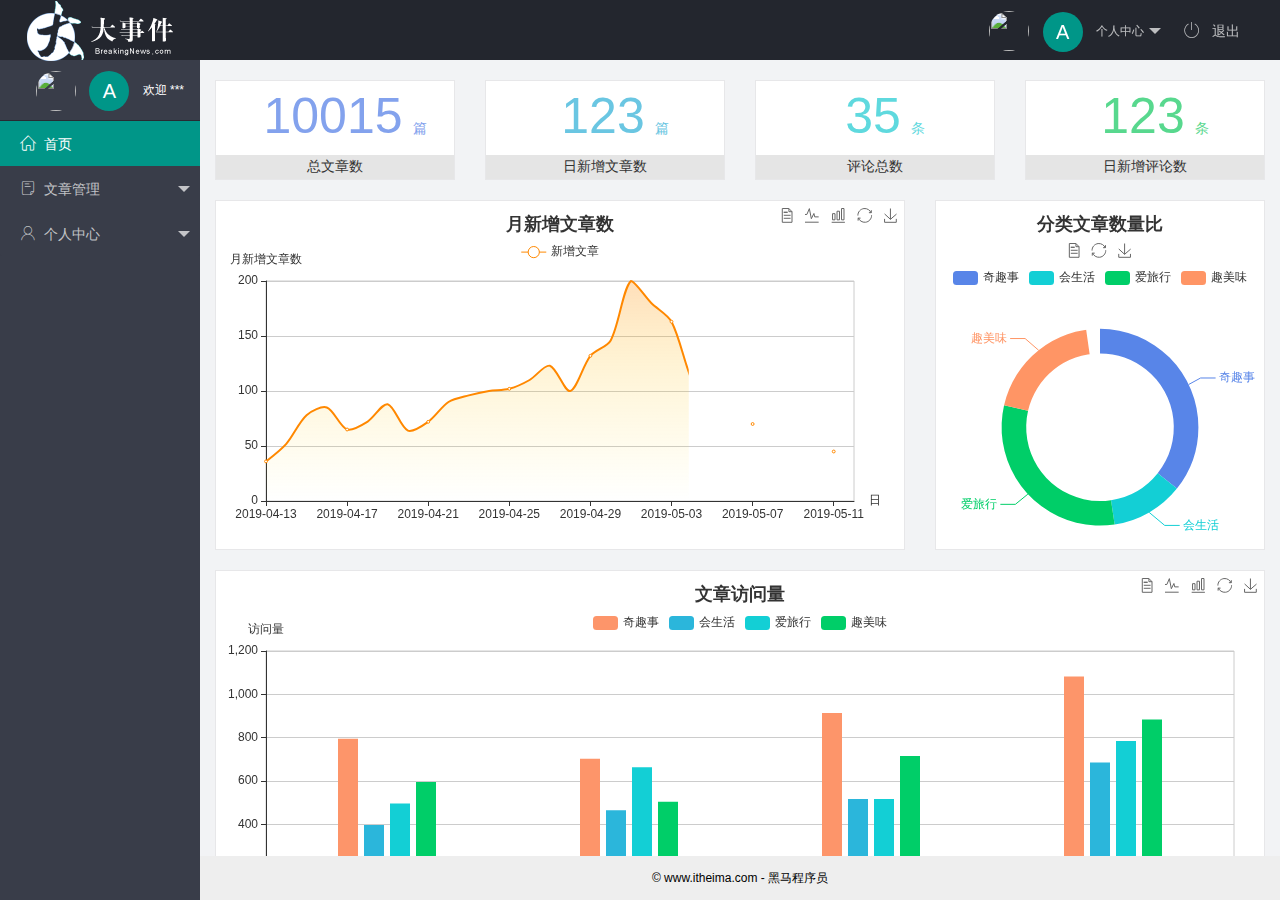
==== commit c8cc105f: "完成个人中心功能的开发" ====
--- a/index.html
+++ b/index.html
@@ -31,9 +31,9 @@
                         个人中心
                     </a>
                     <dl class="layui-nav-child">
-                        <dd><a href="">基本资料</a></dd>
-                        <dd><a href="">更换头像</a></dd>
-                        <dd><a href="">重置密码</a></dd>
+                        <dd><a href="/user/user_info.html" target="fm">基本资料</a></dd>
+                        <dd><a href="/user/user_avatar.html" target="fm">更换头像</a></dd>
+                        <dd><a href="/user/user_pwd.html" target="fm">重置密码</a></dd>
                     </dl>
                 </li>
                 <li class="layui-nav-item">
@@ -67,9 +67,17 @@
                     <li class="layui-nav-item">
                         <a href="javascript:;"><span class="iconfont icon-user"></span>个人中心</a>
                         <dl class="layui-nav-child">
-                            <dd><a href="javascript:;"><i class="layui-icon layui-icon-app"></i>基本资料</a></dd>
-                            <dd><a href="javascript:;"><i class="layui-icon layui-icon-app"></i>更换头像</a></dd>
-                            <dd><a href="javascript:;"><i class="layui-icon layui-icon-app"></i>重置密码</a></dd>
+                            <dd>
+                                <a href="/user/user_info.html" target="fm">
+                                    <i class="layui-icon layui-icon-app"></i>基本资料
+                                </a>
+                            </dd>
+                            <dd><a href="/user/user_avatar.html" target="fm"><i
+                                        class="layui-icon layui-icon-app"></i>更换头像</a></dd>
+                            <dd>
+                                <a href="/user/user_pwd.html" target="fm"><i class="layui-icon layui-icon-app"></i>重置密码
+                                </a>
+                            </dd>
                         </dl>
                     </li>
                 </ul>
